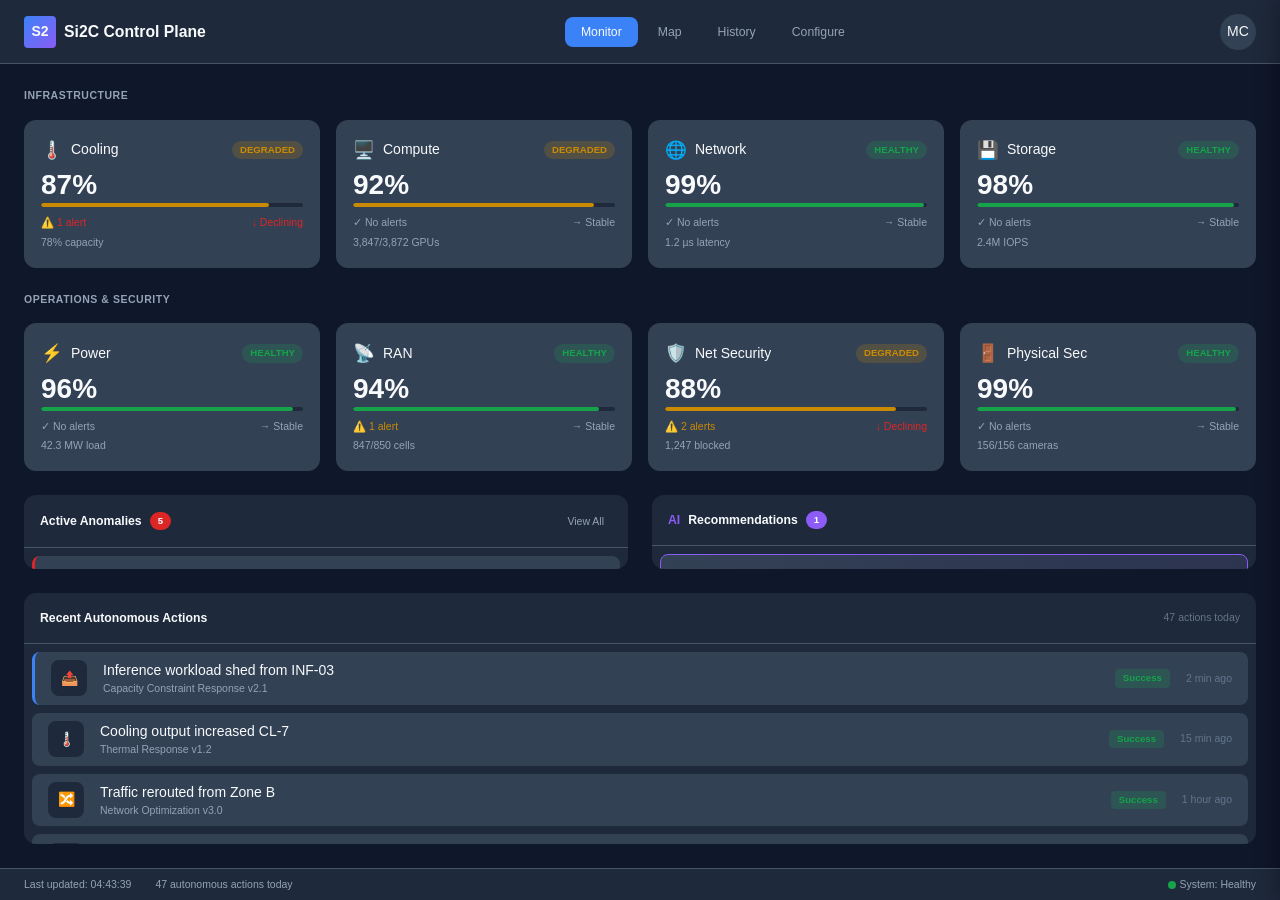
==== index.html @ adf80596 "Add index.html for hosting Co-Authored-By: Claude Sonnet 4.5 <noreply@anthropic.com>" ====
<!DOCTYPE html>
<html lang="en">
<head>
  <meta charset="UTF-8">
  <meta name="viewport" content="width=device-width, initial-scale=1.0">
  <title>Si2C Intelligent Control Plane - Prototype v1</title>
  <style>
    /* ========================================
       CSS VARIABLES / DESIGN TOKENS
       ======================================== */
    :root {
      /* Severity Colors */
      --color-critical: #DC2626;
      --color-high: #EA580C;
      --color-medium: #CA8A04;
      --color-low: #65A30D;

      /* Health Colors */
      --color-healthy: #16A34A;
      --color-degraded: #CA8A04;
      --color-failed: #DC2626;

      /* UI Colors */
      --color-bg-primary: #0F172A;
      --color-bg-secondary: #1E293B;
      --color-bg-card: #334155;
      --color-bg-card-hover: #3E4C63;
      --color-text-primary: #F8FAFC;
      --color-text-secondary: #94A3B8;
      --color-text-muted: #64748B;
      --color-border: #475569;
      --color-accent: #3B82F6;
      --color-accent-hover: #2563EB;

      /* AI Indicator */
      --color-ai: #8B5CF6;
      --color-ai-bg: rgba(139, 92, 246, 0.15);

      /* Typography */
      --font-family: 'Inter', -apple-system, BlinkMacSystemFont, 'Segoe UI', Roboto, sans-serif;
      --font-mono: 'JetBrains Mono', 'Fira Code', monospace;

      /* Spacing */
      --spacing-xs: 4px;
      --spacing-sm: 8px;
      --spacing-md: 16px;
      --spacing-lg: 24px;
      --spacing-xl: 32px;

      /* Border Radius */
      --radius-sm: 4px;
      --radius-md: 8px;
      --radius-lg: 12px;

      /* Transitions */
      --transition-fast: 150ms ease;
      --transition-normal: 250ms ease;
    }

    /* ========================================
       RESET & BASE STYLES
       ======================================== */
    *, *::before, *::after {
      box-sizing: border-box;
      margin: 0;
      padding: 0;
    }

    html, body {
      height: 100%;
      font-family: var(--font-family);
      font-size: 14px;
      line-height: 1.5;
      color: var(--color-text-primary);
      background-color: var(--color-bg-primary);
    }

    /* ========================================
       LAYOUT STRUCTURE
       ======================================== */
    .app-container {
      display: flex;
      flex-direction: column;
      height: 100vh;
      overflow: hidden;
    }

    /* Header */
    .header {
      display: flex;
      align-items: center;
      justify-content: space-between;
      height: 64px;
      padding: 0 var(--spacing-lg);
      background-color: var(--color-bg-secondary);
      border-bottom: 1px solid var(--color-border);
      flex-shrink: 0;
    }

    .header-left {
      display: flex;
      align-items: center;
      gap: var(--spacing-md);
    }

    .logo {
      display: flex;
      align-items: center;
      gap: var(--spacing-sm);
      font-size: 1.125rem;
      font-weight: 600;
      color: var(--color-text-primary);
    }

    .logo-icon {
      width: 32px;
      height: 32px;
      background: linear-gradient(135deg, var(--color-accent), var(--color-ai));
      border-radius: var(--radius-sm);
      display: flex;
      align-items: center;
      justify-content: center;
      font-size: 1rem;
    }

    /* Navigation */
    .nav {
      display: flex;
      gap: var(--spacing-xs);
    }

    .nav-item {
      padding: var(--spacing-sm) var(--spacing-md);
      border-radius: var(--radius-md);
      color: var(--color-text-secondary);
      text-decoration: none;
      font-weight: 500;
      cursor: pointer;
      transition: all var(--transition-fast);
      border: none;
      background: none;
      font-size: 0.875rem;
    }

    .nav-item:hover {
      color: var(--color-text-primary);
      background-color: var(--color-bg-card);
    }

    .nav-item.active {
      color: var(--color-text-primary);
      background-color: var(--color-accent);
    }

    .header-right {
      display: flex;
      align-items: center;
      gap: var(--spacing-md);
    }

    .user-avatar {
      width: 36px;
      height: 36px;
      border-radius: 50%;
      background-color: var(--color-bg-card);
      display: flex;
      align-items: center;
      justify-content: center;
      cursor: pointer;
    }

    /* Main Content */
    .main-content {
      flex: 1;
      overflow: hidden;
      position: relative;
    }

    .page {
      display: none;
      height: 100%;
      overflow-y: auto;
      padding: var(--spacing-lg);
    }

    .page.active {
      display: block;
    }

    /* Status Bar */
    .status-bar {
      display: flex;
      align-items: center;
      justify-content: space-between;
      height: 32px;
      padding: 0 var(--spacing-lg);
      background-color: var(--color-bg-secondary);
      border-top: 1px solid var(--color-border);
      font-size: 0.75rem;
      color: var(--color-text-secondary);
      flex-shrink: 0;
    }

    .status-bar-left, .status-bar-right {
      display: flex;
      align-items: center;
      gap: var(--spacing-lg);
    }

    .status-indicator {
      display: flex;
      align-items: center;
      gap: var(--spacing-xs);
    }

    .status-dot {
      width: 8px;
      height: 8px;
      border-radius: 50%;
      background-color: var(--color-healthy);
    }

    /* ========================================
       DASHBOARD PAGE
       ======================================== */
    .dashboard-grid {
      display: grid;
      gap: var(--spacing-lg);
      height: 100%;
      grid-template-rows: auto 1fr auto;
    }

    /* Domain Health Cards Section */
    .domain-cards-section {
      display: flex;
      flex-direction: column;
      gap: var(--spacing-sm);
    }

    .section-header {
      display: flex;
      align-items: center;
      justify-content: space-between;
      margin-bottom: var(--spacing-sm);
    }

    .section-title {
      font-size: 0.75rem;
      font-weight: 600;
      text-transform: uppercase;
      letter-spacing: 0.05em;
      color: var(--color-text-secondary);
    }

    .domain-cards-grid {
      display: grid;
      grid-template-columns: repeat(4, 1fr);
      gap: var(--spacing-md);
    }

    .domain-card {
      background-color: var(--color-bg-card);
      border-radius: var(--radius-lg);
      padding: var(--spacing-md);
      cursor: pointer;
      transition: all var(--transition-fast);
      border: 1px solid transparent;
    }

    .domain-card:hover {
      background-color: var(--color-bg-card-hover);
      border-color: var(--color-border);
      transform: translateY(-2px);
    }

    .domain-card-header {
      display: flex;
      align-items: center;
      justify-content: space-between;
      margin-bottom: var(--spacing-sm);
    }

    .domain-card-title {
      display: flex;
      align-items: center;
      gap: var(--spacing-sm);
      font-weight: 500;
    }

    .domain-icon {
      font-size: 1.25rem;
    }

    .status-badge {
      padding: 2px 8px;
      border-radius: 9999px;
      font-size: 0.6875rem;
      font-weight: 600;
      text-transform: uppercase;
    }

    .status-badge.healthy {
      background-color: rgba(22, 163, 74, 0.2);
      color: var(--color-healthy);
    }

    .status-badge.degraded {
      background-color: rgba(202, 138, 4, 0.2);
      color: var(--color-degraded);
    }

    .status-badge.critical {
      background-color: rgba(220, 38, 38, 0.2);
      color: var(--color-failed);
    }

    .health-score {
      font-size: 2rem;
      font-weight: 700;
      line-height: 1;
      margin-bottom: var(--spacing-xs);
    }

    .health-bar {
      height: 4px;
      background-color: var(--color-bg-secondary);
      border-radius: 2px;
      overflow: hidden;
      margin-bottom: var(--spacing-sm);
    }

    .health-bar-fill {
      height: 100%;
      border-radius: 2px;
      transition: width var(--transition-normal);
    }

    .health-bar-fill.healthy {
      background-color: var(--color-healthy);
    }

    .health-bar-fill.degraded {
      background-color: var(--color-degraded);
    }

    .health-bar-fill.critical {
      background-color: var(--color-failed);
    }

    .domain-card-footer {
      display: flex;
      align-items: center;
      justify-content: space-between;
      font-size: 0.75rem;
      color: var(--color-text-secondary);
    }

    .alert-count {
      display: flex;
      align-items: center;
      gap: var(--spacing-xs);
    }

    .alert-count.has-alerts {
      color: var(--color-degraded);
    }

    .alert-count.has-critical {
      color: var(--color-failed);
    }

    .trend {
      display: flex;
      align-items: center;
      gap: var(--spacing-xs);
    }

    .trend.improving {
      color: var(--color-healthy);
    }

    .trend.declining {
      color: var(--color-failed);
    }

    .key-metric {
      font-size: 0.75rem;
      color: var(--color-text-secondary);
      margin-top: var(--spacing-xs);
    }

    /* Middle Section: Anomalies + Recommendations */
    .middle-section {
      display: grid;
      grid-template-columns: 1fr 1fr;
      gap: var(--spacing-lg);
      min-height: 0;
    }

    .panel {
      background-color: var(--color-bg-secondary);
      border-radius: var(--radius-lg);
      display: flex;
      flex-direction: column;
      overflow: hidden;
    }

    .panel-header {
      display: flex;
      align-items: center;
      justify-content: space-between;
      padding: var(--spacing-md);
      border-bottom: 1px solid var(--color-border);
      flex-shrink: 0;
    }

    .panel-title {
      font-size: 0.875rem;
      font-weight: 600;
      display: flex;
      align-items: center;
      gap: var(--spacing-sm);
    }

    .panel-badge {
      background-color: var(--color-critical);
      color: white;
      padding: 2px 8px;
      border-radius: 9999px;
      font-size: 0.6875rem;
      font-weight: 600;
    }

    .panel-content {
      flex: 1;
      overflow-y: auto;
      padding: var(--spacing-sm);
    }

    /* Anomaly Card */
    .anomaly-card {
      background-color: var(--color-bg-card);
      border-radius: var(--radius-md);
      padding: var(--spacing-md);
      margin-bottom: var(--spacing-sm);
      cursor: pointer;
      transition: all var(--transition-fast);
      border-left: 3px solid transparent;
    }

    .anomaly-card:hover {
      background-color: var(--color-bg-card-hover);
    }

    .anomaly-card.critical {
      border-left-color: var(--color-critical);
    }

    .anomaly-card.medium {
      border-left-color: var(--color-medium);
    }

    .anomaly-card.low {
      border-left-color: var(--color-low);
    }

    .anomaly-header {
      display: flex;
      align-items: flex-start;
      justify-content: space-between;
      margin-bottom: var(--spacing-sm);
    }

    .severity-badge {
      padding: 2px 8px;
      border-radius: var(--radius-sm);
      font-size: 0.6875rem;
      font-weight: 600;
      text-transform: uppercase;
    }

    .severity-badge.critical {
      background-color: var(--color-critical);
      color: white;
    }

    .severity-badge.medium {
      background-color: var(--color-medium);
      color: black;
    }

    .severity-badge.low {
      background-color: var(--color-low);
      color: black;
    }

    .countdown {
      display: flex;
      align-items: center;
      gap: var(--spacing-xs);
      font-size: 0.75rem;
      color: var(--color-critical);
      font-weight: 600;
      font-family: var(--font-mono);
    }

    .anomaly-title {
      font-weight: 500;
      margin-bottom: var(--spacing-xs);
    }

    .anomaly-subtitle {
      font-size: 0.75rem;
      color: var(--color-text-secondary);
      margin-bottom: var(--spacing-sm);
    }

    .anomaly-metrics {
      font-size: 0.75rem;
      color: var(--color-text-secondary);
      margin-bottom: var(--spacing-sm);
    }

    .anomaly-impact {
      font-size: 0.75rem;
      color: var(--color-text-muted);
      margin-bottom: var(--spacing-sm);
    }

    .ai-indicator {
      display: inline-flex;
      align-items: center;
      gap: var(--spacing-xs);
      padding: 4px 8px;
      background-color: var(--color-ai-bg);
      color: var(--color-ai);
      border-radius: var(--radius-sm);
      font-size: 0.6875rem;
      font-weight: 500;
    }

    .anomaly-actions {
      display: flex;
      gap: var(--spacing-sm);
      margin-top: var(--spacing-sm);
    }

    /* Recommendation Card */
    .recommendation-card {
      background-color: var(--color-bg-card);
      border-radius: var(--radius-md);
      padding: var(--spacing-md);
      margin-bottom: var(--spacing-sm);
      border: 1px solid var(--color-ai);
      background: linear-gradient(135deg, var(--color-bg-card) 0%, rgba(139, 92, 246, 0.1) 100%);
    }

    .recommendation-header {
      display: flex;
      align-items: center;
      justify-content: space-between;
      margin-bottom: var(--spacing-sm);
    }

    .urgency-badge {
      padding: 2px 8px;
      border-radius: var(--radius-sm);
      font-size: 0.6875rem;
      font-weight: 600;
      text-transform: uppercase;
      background-color: var(--color-critical);
      color: white;
    }

    .recommendation-title {
      font-weight: 500;
      margin-bottom: var(--spacing-xs);
    }

    .recommendation-meta {
      font-size: 0.75rem;
      color: var(--color-text-secondary);
      margin-bottom: var(--spacing-sm);
    }

    .confidence-bar {
      display: flex;
      align-items: center;
      gap: var(--spacing-sm);
      margin-bottom: var(--spacing-sm);
    }

    .confidence-track {
      flex: 1;
      height: 4px;
      background-color: var(--color-bg-secondary);
      border-radius: 2px;
      overflow: hidden;
    }

    .confidence-fill {
      height: 100%;
      background-color: var(--color-ai);
      border-radius: 2px;
    }

    .confidence-label {
      font-size: 0.75rem;
      color: var(--color-ai);
      font-weight: 500;
    }

    .action-list {
      margin-bottom: var(--spacing-sm);
    }

    .action-item {
      display: flex;
      align-items: flex-start;
      gap: var(--spacing-sm);
      padding: var(--spacing-xs) 0;
      font-size: 0.8125rem;
    }

    .action-number {
      width: 20px;
      height: 20px;
      background-color: var(--color-bg-secondary);
      border-radius: 50%;
      display: flex;
      align-items: center;
      justify-content: center;
      font-size: 0.6875rem;
      font-weight: 600;
      flex-shrink: 0;
    }

    .recommendation-buttons {
      display: flex;
      gap: var(--spacing-sm);
      margin-top: var(--spacing-md);
    }

    /* Buttons */
    .btn {
      padding: var(--spacing-sm) var(--spacing-md);
      border-radius: var(--radius-md);
      font-size: 0.8125rem;
      font-weight: 500;
      cursor: pointer;
      transition: all var(--transition-fast);
      border: none;
      display: inline-flex;
      align-items: center;
      gap: var(--spacing-xs);
    }

    .btn-primary {
      background-color: var(--color-accent);
      color: white;
    }

    .btn-primary:hover {
      background-color: var(--color-accent-hover);
    }

    .btn-secondary {
      background-color: var(--color-bg-card);
      color: var(--color-text-primary);
      border: 1px solid var(--color-border);
    }

    .btn-secondary:hover {
      background-color: var(--color-bg-card-hover);
    }

    .btn-ghost {
      background-color: transparent;
      color: var(--color-text-secondary);
    }

    .btn-ghost:hover {
      background-color: var(--color-bg-card);
      color: var(--color-text-primary);
    }

    .btn-danger {
      background-color: var(--color-critical);
      color: white;
    }

    .btn-sm {
      padding: 4px 8px;
      font-size: 0.75rem;
    }

    /* Actions Feed */
    .actions-feed-section {
      background-color: var(--color-bg-secondary);
      border-radius: var(--radius-lg);
      overflow: hidden;
    }

    .actions-feed-content {
      padding: var(--spacing-sm);
      max-height: 200px;
      overflow-y: auto;
    }

    .action-feed-entry {
      display: flex;
      align-items: center;
      gap: var(--spacing-md);
      padding: var(--spacing-sm) var(--spacing-md);
      background-color: var(--color-bg-card);
      border-radius: var(--radius-md);
      margin-bottom: var(--spacing-sm);
      cursor: pointer;
      transition: all var(--transition-fast);
    }

    .action-feed-entry:hover {
      background-color: var(--color-bg-card-hover);
    }

    .action-feed-entry.new {
      border-left: 3px solid var(--color-accent);
    }

    .action-icon {
      width: 36px;
      height: 36px;
      border-radius: var(--radius-md);
      background-color: var(--color-bg-secondary);
      display: flex;
      align-items: center;
      justify-content: center;
      font-size: 1rem;
      flex-shrink: 0;
    }

    .action-content {
      flex: 1;
      min-width: 0;
    }

    .action-title {
      font-weight: 500;
      white-space: nowrap;
      overflow: hidden;
      text-overflow: ellipsis;
    }

    .action-meta {
      font-size: 0.75rem;
      color: var(--color-text-secondary);
    }

    .action-outcome {
      padding: 2px 8px;
      border-radius: var(--radius-sm);
      font-size: 0.6875rem;
      font-weight: 600;
    }

    .action-outcome.success {
      background-color: rgba(22, 163, 74, 0.2);
      color: var(--color-healthy);
    }

    .action-time {
      font-size: 0.75rem;
      color: var(--color-text-muted);
      white-space: nowrap;
    }

    /* ========================================
       SLIDE-IN PANEL (Alert Detail)
       ======================================== */
    .slide-panel-overlay {
      position: fixed;
      top: 0;
      left: 0;
      right: 0;
      bottom: 0;
      background-color: rgba(0, 0, 0, 0.5);
      opacity: 0;
      visibility: hidden;
      transition: all var(--transition-normal);
      z-index: 100;
    }

    .slide-panel-overlay.open {
      opacity: 1;
      visibility: visible;
    }

    .slide-panel {
      position: fixed;
      top: 0;
      right: 0;
      width: 600px;
      height: 100vh;
      background-color: var(--color-bg-secondary);
      transform: translateX(100%);
      transition: transform var(--transition-normal);
      z-index: 101;
      display: flex;
      flex-direction: column;
      box-shadow: -4px 0 20px rgba(0, 0, 0, 0.3);
    }

    .slide-panel.open {
      transform: translateX(0);
    }

    .slide-panel-header {
      display: flex;
      align-items: center;
      gap: var(--spacing-md);
      padding: var(--spacing-md) var(--spacing-lg);
      border-bottom: 1px solid var(--color-border);
      flex-shrink: 0;
    }

    .close-btn {
      width: 32px;
      height: 32px;
      border-radius: var(--radius-md);
      background-color: var(--color-bg-card);
      border: none;
      color: var(--color-text-secondary);
      cursor: pointer;
      display: flex;
      align-items: center;
      justify-content: center;
      transition: all var(--transition-fast);
    }

    .close-btn:hover {
      background-color: var(--color-bg-card-hover);
      color: var(--color-text-primary);
    }

    .slide-panel-title {
      flex: 1;
    }

    .slide-panel-title h2 {
      font-size: 1rem;
      font-weight: 600;
      margin-bottom: 2px;
    }

    .slide-panel-title p {
      font-size: 0.75rem;
      color: var(--color-text-secondary);
    }

    .slide-panel-content {
      flex: 1;
      overflow-y: auto;
      padding: var(--spacing-lg);
    }

    .detail-section {
      margin-bottom: var(--spacing-xl);
    }

    .detail-section-title {
      font-size: 0.6875rem;
      font-weight: 600;
      text-transform: uppercase;
      letter-spacing: 0.05em;
      color: var(--color-text-secondary);
      margin-bottom: var(--spacing-md);
    }

    .detail-card {
      background-color: var(--color-bg-card);
      border-radius: var(--radius-md);
      padding: var(--spacing-md);
    }

    .metric-row {
      display: flex;
      justify-content: space-between;
      align-items: center;
      padding: var(--spacing-xs) 0;
    }

    .metric-label {
      color: var(--color-text-secondary);
      font-size: 0.8125rem;
    }

    .metric-value {
      font-weight: 500;
      font-family: var(--font-mono);
    }

    .metric-value.warning {
      color: var(--color-degraded);
    }

    .metric-value.critical {
      color: var(--color-critical);
    }

    .ai-analysis-card {
      background: linear-gradient(135deg, var(--color-bg-card) 0%, rgba(139, 92, 246, 0.15) 100%);
      border: 1px solid var(--color-ai);
      border-radius: var(--radius-md);
      padding: var(--spacing-md);
    }

    .ai-analysis-header {
      display: flex;
      align-items: center;
      gap: var(--spacing-sm);
      margin-bottom: var(--spacing-sm);
    }

    .ai-badge {
      display: flex;
      align-items: center;
      gap: var(--spacing-xs);
      color: var(--color-ai);
      font-size: 0.75rem;
      font-weight: 600;
    }

    .hypothesis-text {
      font-weight: 500;
      margin-bottom: var(--spacing-sm);
    }

    .evidence-list {
      list-style: none;
    }

    .evidence-item {
      display: flex;
      align-items: flex-start;
      gap: var(--spacing-sm);
      padding: var(--spacing-xs) 0;
      font-size: 0.8125rem;
      color: var(--color-text-secondary);
    }

    .evidence-icon {
      color: var(--color-healthy);
    }

    .impact-chain-visual {
      display: flex;
      align-items: center;
      gap: var(--spacing-sm);
      padding: var(--spacing-md);
      background-color: var(--color-bg-primary);
      border-radius: var(--radius-md);
      overflow-x: auto;
    }

    .chain-node {
      display: flex;
      flex-direction: column;
      align-items: center;
      gap: var(--spacing-xs);
      padding: var(--spacing-sm);
      background-color: var(--color-bg-card);
      border-radius: var(--radius-md);
      min-width: 80px;
      text-align: center;
    }

    .chain-node.warning {
      border: 1px solid var(--color-degraded);
    }

    .chain-node.critical {
      border: 1px solid var(--color-critical);
    }

    .chain-node-icon {
      font-size: 1.5rem;
    }

    .chain-node-label {
      font-size: 0.6875rem;
      font-weight: 500;
    }

    .chain-node-value {
      font-size: 0.625rem;
      color: var(--color-text-secondary);
    }

    .chain-arrow {
      color: var(--color-text-muted);
      font-size: 1.25rem;
    }

    .recommendation-detail {
      background: linear-gradient(135deg, var(--color-bg-card) 0%, rgba(139, 92, 246, 0.1) 100%);
      border: 1px solid var(--color-ai);
      border-radius: var(--radius-md);
      padding: var(--spacing-md);
    }

    .outcome-projections {
      display: grid;
      grid-template-columns: 1fr 1fr;
      gap: var(--spacing-md);
      margin-top: var(--spacing-md);
    }

    .outcome-card {
      padding: var(--spacing-md);
      border-radius: var(--radius-md);
      background-color: var(--color-bg-primary);
    }

    .outcome-card.positive {
      border-left: 3px solid var(--color-healthy);
    }

    .outcome-card.negative {
      border-left: 3px solid var(--color-critical);
    }

    .outcome-label {
      font-size: 0.6875rem;
      font-weight: 600;
      text-transform: uppercase;
      color: var(--color-text-secondary);
      margin-bottom: var(--spacing-xs);
    }

    .outcome-text {
      font-size: 0.8125rem;
      margin-bottom: var(--spacing-xs);
    }

    .outcome-probability {
      font-size: 0.75rem;
      color: var(--color-text-muted);
    }

    .slide-panel-footer {
      padding: var(--spacing-md) var(--spacing-lg);
      border-top: 1px solid var(--color-border);
      display: flex;
      justify-content: flex-end;
      gap: var(--spacing-sm);
      flex-shrink: 0;
    }

    /* ========================================
       OTHER PAGES (Placeholder Content)
       ======================================== */
    .page-header {
      margin-bottom: var(--spacing-xl);
    }

    .page-header h1 {
      font-size: 1.5rem;
      font-weight: 600;
      margin-bottom: var(--spacing-xs);
    }

    .page-header p {
      color: var(--color-text-secondary);
    }

    .placeholder-content {
      display: flex;
      flex-direction: column;
      align-items: center;
      justify-content: center;
      height: 400px;
      background-color: var(--color-bg-secondary);
      border-radius: var(--radius-lg);
      color: var(--color-text-secondary);
    }

    .placeholder-icon {
      font-size: 3rem;
      margin-bottom: var(--spacing-md);
    }

    /* Config cards grid */
    .config-cards-grid {
      display: grid;
      grid-template-columns: repeat(3, 1fr);
      gap: var(--spacing-lg);
    }

    .config-card {
      background-color: var(--color-bg-secondary);
      border-radius: var(--radius-lg);
      padding: var(--spacing-lg);
      cursor: pointer;
      transition: all var(--transition-fast);
      border: 1px solid transparent;
    }

    .config-card:hover {
      border-color: var(--color-border);
      transform: translateY(-2px);
    }

    .config-card-icon {
      font-size: 2rem;
      margin-bottom: var(--spacing-md);
    }

    .config-card h3 {
      font-size: 1rem;
      font-weight: 600;
      margin-bottom: var(--spacing-xs);
    }

    .config-card p {
      font-size: 0.8125rem;
      color: var(--color-text-secondary);
      margin-bottom: var(--spacing-md);
    }

    /* Review page styles */
    .incident-list {
      display: flex;
      flex-direction: column;
      gap: var(--spacing-sm);
    }

    .incident-card {
      background-color: var(--color-bg-secondary);
      border-radius: var(--radius-md);
      padding: var(--spacing-md);
      display: flex;
      align-items: center;
      justify-content: space-between;
      cursor: pointer;
      transition: all var(--transition-fast);
    }

    .incident-card:hover {
      background-color: var(--color-bg-card);
    }

    .incident-info h3 {
      font-size: 0.9375rem;
      font-weight: 500;
      margin-bottom: var(--spacing-xs);
    }

    .incident-meta {
      font-size: 0.75rem;
      color: var(--color-text-secondary);
    }

    .incident-actions {
      display: flex;
      gap: var(--spacing-sm);
    }

    /* Topology placeholder */
    .topology-container {
      display: grid;
      grid-template-columns: 1.5fr 1fr;
      gap: var(--spacing-lg);
      height: calc(100vh - 200px);
    }

    .map-container {
      background-color: var(--color-bg-secondary);
      border-radius: var(--radius-lg);
      padding: var(--spacing-lg);
      display: flex;
      flex-direction: column;
    }

    .map-header {
      display: flex;
      justify-content: space-between;
      align-items: center;
      margin-bottom: var(--spacing-md);
    }

    .map-content {
      flex: 1;
      background-color: var(--color-bg-primary);
      border-radius: var(--radius-md);
      display: grid;
      grid-template-columns: repeat(12, 1fr);
      gap: 4px;
      padding: var(--spacing-md);
      overflow: auto;
    }

    .rack-cell {
      aspect-ratio: 1;
      background-color: var(--color-bg-card);
      border-radius: var(--radius-sm);
      display: flex;
      align-items: center;
      justify-content: center;
      font-size: 0.625rem;
      color: var(--color-text-secondary);
      cursor: pointer;
      transition: all var(--transition-fast);
    }

    .rack-cell:hover {
      background-color: var(--color-bg-card-hover);
    }

    .rack-cell.healthy {
      border: 1px solid var(--color-healthy);
    }

    .rack-cell.warning {
      background-color: rgba(202, 138, 4, 0.2);
      border: 1px solid var(--color-degraded);
    }

    .rack-cell.critical {
      background-color: rgba(220, 38, 38, 0.2);
      border: 1px solid var(--color-critical);
    }

    .impact-panel {
      background-color: var(--color-bg-secondary);
      border-radius: var(--radius-lg);
      padding: var(--spacing-lg);
      overflow-y: auto;
    }

    /* ========================================
       MODAL
       ======================================== */
    .modal-overlay {
      position: fixed;
      top: 0;
      left: 0;
      right: 0;
      bottom: 0;
      background-color: rgba(0, 0, 0, 0.7);
      display: flex;
      align-items: center;
      justify-content: center;
      opacity: 0;
      visibility: hidden;
      transition: all var(--transition-normal);
      z-index: 200;
    }

    .modal-overlay.open {
      opacity: 1;
      visibility: visible;
    }

    .modal {
      background-color: var(--color-bg-secondary);
      border-radius: var(--radius-lg);
      width: 480px;
      max-width: 90vw;
      max-height: 90vh;
      overflow: hidden;
      transform: scale(0.9);
      transition: transform var(--transition-normal);
    }

    .modal-overlay.open .modal {
      transform: scale(1);
    }

    .modal-header {
      padding: var(--spacing-lg);
      border-bottom: 1px solid var(--color-border);
    }

    .modal-header h2 {
      font-size: 1.125rem;
      font-weight: 600;
    }

    .modal-body {
      padding: var(--spacing-lg);
    }

    .modal-footer {
      padding: var(--spacing-md) var(--spacing-lg);
      border-top: 1px solid var(--color-border);
      display: flex;
      justify-content: flex-end;
      gap: var(--spacing-sm);
    }

    /* ========================================
       UTILITIES
       ======================================== */
    .text-muted {
      color: var(--color-text-muted);
    }

    .text-success {
      color: var(--color-healthy);
    }

    .text-warning {
      color: var(--color-degraded);
    }

    .text-danger {
      color: var(--color-critical);
    }

    .font-mono {
      font-family: var(--font-mono);
    }

    .mt-sm { margin-top: var(--spacing-sm); }
    .mt-md { margin-top: var(--spacing-md); }
    .mt-lg { margin-top: var(--spacing-lg); }
    .mb-sm { margin-bottom: var(--spacing-sm); }
    .mb-md { margin-bottom: var(--spacing-md); }
    .mb-lg { margin-bottom: var(--spacing-lg); }
  </style>
</head>
<body>
  <div class="app-container">
    <!-- Header -->
    <header class="header">
      <div class="header-left">
        <div class="logo">
          <div class="logo-icon">S2</div>
          <span>Si2C Control Plane</span>
        </div>
      </div>
      <nav class="nav">
        <button class="nav-item active" data-page="dashboard">Monitor</button>
        <button class="nav-item" data-page="topology">Map</button>
        <button class="nav-item" data-page="review">History</button>
        <button class="nav-item" data-page="configure">Configure</button>
      </nav>
      <div class="header-right">
        <div class="user-avatar">MC</div>
      </div>
    </header>

    <!-- Main Content -->
    <main class="main-content">
      <!-- Dashboard Page -->
      <div id="page-dashboard" class="page active">
        <div class="dashboard-grid">
          <!-- Domain Health Cards -->
          <div class="domain-cards-section">
            <div class="section-header">
              <span class="section-title">Infrastructure</span>
            </div>
            <div class="domain-cards-grid" id="infrastructure-cards">
              <!-- Cards injected by JS -->
            </div>
            <div class="section-header mt-md">
              <span class="section-title">Operations & Security</span>
            </div>
            <div class="domain-cards-grid" id="ops-security-cards">
              <!-- Cards injected by JS -->
            </div>
          </div>

          <!-- Middle Section: Anomalies + Recommendations -->
          <div class="middle-section">
            <!-- Active Anomalies Panel -->
            <div class="panel">
              <div class="panel-header">
                <div class="panel-title">
                  Active Anomalies
                  <span class="panel-badge" id="anomaly-count">5</span>
                </div>
                <button class="btn btn-ghost btn-sm">View All</button>
              </div>
              <div class="panel-content" id="anomalies-list">
                <!-- Anomaly cards injected by JS -->
              </div>
            </div>

            <!-- AI Recommendations Panel -->
            <div class="panel">
              <div class="panel-header">
                <div class="panel-title">
                  <span style="color: var(--color-ai);">AI</span> Recommendations
                  <span class="panel-badge" style="background-color: var(--color-ai);">1</span>
                </div>
              </div>
              <div class="panel-content" id="recommendations-list">
                <!-- Recommendation cards injected by JS -->
              </div>
            </div>
          </div>

          <!-- Autonomous Actions Feed -->
          <div class="actions-feed-section">
            <div class="panel-header">
              <div class="panel-title">Recent Autonomous Actions</div>
              <span class="text-muted" style="font-size: 0.75rem;">47 actions today</span>
            </div>
            <div class="actions-feed-content" id="actions-feed">
              <!-- Action entries injected by JS -->
            </div>
          </div>
        </div>
      </div>

      <!-- Topology Page -->
      <div id="page-topology" class="page">
        <div class="page-header">
          <h1>Facility Map</h1>
          <p>DC-Alpha - Hall A</p>
        </div>
        <div class="topology-container">
          <div class="map-container">
            <div class="map-header">
              <div class="section-title">Rack Layout</div>
              <div style="display: flex; gap: var(--spacing-sm);">
                <button class="btn btn-secondary btn-sm">Cooling Layer</button>
                <button class="btn btn-ghost btn-sm">Power Layer</button>
              </div>
            </div>
            <div class="map-content" id="rack-grid">
              <!-- Rack cells injected by JS -->
            </div>
          </div>
          <div class="impact-panel">
            <div class="section-title mb-md">Impact Chain</div>
            <div class="impact-chain-visual">
              <div class="chain-node warning">
                <div class="chain-node-icon">🌡️</div>
                <div class="chain-node-label">CDU-12</div>
                <div class="chain-node-value">83% flow</div>
              </div>
              <div class="chain-arrow">→</div>
              <div class="chain-node warning">
                <div class="chain-node-icon">🖥️</div>
                <div class="chain-node-label">Racks 44-48</div>
                <div class="chain-node-value">5 racks</div>
              </div>
              <div class="chain-arrow">→</div>
              <div class="chain-node warning">
                <div class="chain-node-icon">⚡</div>
                <div class="chain-node-label">127 GPUs</div>
                <div class="chain-node-value">thermal risk</div>
              </div>
              <div class="chain-arrow">→</div>
              <div class="chain-node critical">
                <div class="chain-node-icon">📊</div>
                <div class="chain-node-label">TJ-2847</div>
                <div class="chain-node-value">at risk</div>
              </div>
            </div>
            <div class="detail-section mt-lg">
              <div class="detail-section-title">Selected: CDU-12</div>
              <div class="detail-card">
                <div class="metric-row">
                  <span class="metric-label">Status</span>
                  <span class="metric-value warning">Degrading</span>
                </div>
                <div class="metric-row">
                  <span class="metric-label">Flow Rate</span>
                  <span class="metric-value warning">83%</span>
                </div>
                <div class="metric-row">
                  <span class="metric-label">Supply Temp</span>
                  <span class="metric-value">18.2°C</span>
                </div>
                <div class="metric-row">
                  <span class="metric-label">Return Temp</span>
                  <span class="metric-value">32.4°C</span>
                </div>
                <div class="metric-row">
                  <span class="metric-label">Racks Served</span>
                  <span class="metric-value">44-48</span>
                </div>
              </div>
            </div>
          </div>
        </div>
      </div>

      <!-- Review Page -->
      <div id="page-review" class="page">
        <div class="page-header">
          <h1>History</h1>
          <p>Review operational history, incidents, and autonomous actions</p>
        </div>
        <div class="section-title mb-md">Recent Resolved Incidents</div>
        <div class="incident-list">
          <div class="incident-card">
            <div class="incident-info">
              <h3>INC-2024-0847: CDU-12 Flow Degradation Cascade</h3>
              <div class="incident-meta">Duration: 12 min | Outcome: No data loss | 2 hours ago</div>
            </div>
            <div class="incident-actions">
              <button class="btn btn-secondary btn-sm">View Timeline</button>
              <button class="btn btn-ghost btn-sm">Export Report</button>
            </div>
          </div>
          <div class="incident-card">
            <div class="incident-info">
              <h3>INC-2024-0842: Network Congestion Event</h3>
              <div class="incident-meta">Duration: 8 min | Outcome: Auto-resolved | Yesterday</div>
            </div>
            <div class="incident-actions">
              <button class="btn btn-secondary btn-sm">View Timeline</button>
              <button class="btn btn-ghost btn-sm">Export Report</button>
            </div>
          </div>
          <div class="incident-card">
            <div class="incident-info">
              <h3>INC-2024-0839: Power Distribution Imbalance</h3>
              <div class="incident-meta">Duration: 5 min | Outcome: Auto-resolved | 2 days ago</div>
            </div>
            <div class="incident-actions">
              <button class="btn btn-secondary btn-sm">View Timeline</button>
              <button class="btn btn-ghost btn-sm">Export Report</button>
            </div>
          </div>
        </div>
        <div class="section-title mt-lg mb-md">Audit Summary</div>
        <div class="detail-card" style="max-width: 400px;">
          <div class="metric-row">
            <span class="metric-label">Actions (24h)</span>
            <span class="metric-value">47</span>
          </div>
          <div class="metric-row">
            <span class="metric-label">Actions (7d)</span>
            <span class="metric-value">312</span>
          </div>
          <div class="metric-row">
            <span class="metric-label">Override Rate</span>
            <span class="metric-value text-success">2.1%</span>
          </div>
        </div>
      </div>

      <!-- Configure Page -->
      <div id="page-configure" class="page">
        <div class="page-header">
          <h1>Configure</h1>
          <p>Configure control plane behavior, policies, and operational parameters</p>
        </div>
        <div class="config-cards-grid">
          <div class="config-card">
            <div class="config-card-icon">🤖</div>
            <h3>Autonomy Policies</h3>
            <p>12 active policies</p>
            <button class="btn btn-secondary btn-sm">Manage Policies</button>
          </div>
          <div class="config-card">
            <div class="config-card-icon">📊</div>
            <h3>Business Priorities</h3>
            <p>8 rules | 47 ranked workloads</p>
            <button class="btn btn-secondary btn-sm">Manage Priorities</button>
          </div>
          <div class="config-card">
            <div class="config-card-icon">📋</div>
            <h3>Remediation Playbooks</h3>
            <p>34 active playbooks</p>
            <button class="btn btn-secondary btn-sm">Manage Playbooks</button>
          </div>
          <div class="config-card">
            <div class="config-card-icon">🔔</div>
            <h3>Alert Configuration</h3>
            <p>156 alert rules</p>
            <button class="btn btn-secondary btn-sm">Manage Alerts</button>
          </div>
          <div class="config-card">
            <div class="config-card-icon">🗺️</div>
            <h3>Topology Config</h3>
            <p>4,872 components</p>
            <button class="btn btn-secondary btn-sm">Manage Topology</button>
          </div>
          <div class="config-card">
            <div class="config-card-icon">👥</div>
            <h3>On-Call & Escalation</h3>
            <p>6 teams | 4 on-call</p>
            <button class="btn btn-secondary btn-sm">Manage On-Call</button>
          </div>
        </div>
      </div>
    </main>

    <!-- Status Bar -->
    <footer class="status-bar">
      <div class="status-bar-left">
        <span>Last updated: <span id="last-updated">14:23:45</span></span>
        <span>47 autonomous actions today</span>
      </div>
      <div class="status-bar-right">
        <div class="status-indicator">
          <div class="status-dot"></div>
          <span>System: Healthy</span>
        </div>
      </div>
    </footer>
  </div>

  <!-- Slide Panel Overlay -->
  <div class="slide-panel-overlay" id="panel-overlay"></div>

  <!-- Alert Detail Slide Panel -->
  <div class="slide-panel" id="alert-panel">
    <div class="slide-panel-header">
      <button class="close-btn" id="close-panel">←</button>
      <div class="slide-panel-title">
        <h2 id="panel-alert-id">ALT-2024-03847</h2>
        <p id="panel-alert-title">CDU-12 flow rate degradation</p>
      </div>
      <span class="severity-badge critical">CRITICAL</span>
      <span class="countdown">⏱️ <span id="panel-countdown">3:47</span></span>
    </div>
    <div class="slide-panel-content">
      <!-- Source Telemetry -->
      <div class="detail-section">
        <div class="detail-section-title">Source Telemetry</div>
        <div class="detail-card">
          <div class="metric-row">
            <span class="metric-label">Metric</span>
            <span class="metric-value">Flow Rate</span>
          </div>
          <div class="metric-row">
            <span class="metric-label">Current Value</span>
            <span class="metric-value warning">83%</span>
          </div>
          <div class="metric-row">
            <span class="metric-label">Threshold</span>
            <span class="metric-value">85%</span>
          </div>
          <div class="metric-row">
            <span class="metric-label">Trend</span>
            <span class="metric-value critical">↓ 1.2%/min for 8 min</span>
          </div>
        </div>
      </div>

      <!-- AI Root Cause Analysis -->
      <div class="detail-section">
        <div class="detail-section-title">AI Root Cause Analysis</div>
        <div class="ai-analysis-card">
          <div class="ai-analysis-header">
            <span class="ai-badge">🤖 AI Analysis</span>
            <span class="confidence-label">87% confidence</span>
          </div>
          <div class="hypothesis-text">CDU-12 pump degradation</div>
          <div class="confidence-bar">
            <div class="confidence-track">
              <div class="confidence-fill" style="width: 87%;"></div>
            </div>
          </div>
          <ul class="evidence-list">
            <li class="evidence-item">
              <span class="evidence-icon">✓</span>
              Flow rate declining at 1.2%/min
            </li>
            <li class="evidence-item">
              <span class="evidence-icon">✓</span>
              Pump power draw increased 8%
            </li>
            <li class="evidence-item">
              <span class="evidence-icon">✓</span>
              No external factors detected
            </li>
          </ul>
          <div class="mt-sm" style="font-size: 0.75rem; color: var(--color-text-muted);">
            Similar incidents: ALT-2024-02991, ALT-2024-01847
          </div>
        </div>
      </div>

      <!-- Impact Chain -->
      <div class="detail-section">
        <div class="detail-section-title">Impact Chain</div>
        <div class="impact-chain-visual">
          <div class="chain-node warning">
            <div class="chain-node-icon">🌡️</div>
            <div class="chain-node-label">CDU-12</div>
            <div class="chain-node-value">83%</div>
          </div>
          <div class="chain-arrow">→</div>
          <div class="chain-node warning">
            <div class="chain-node-icon">🖥️</div>
            <div class="chain-node-label">5 Racks</div>
            <div class="chain-node-value">44-48</div>
          </div>
          <div class="chain-arrow">→</div>
          <div class="chain-node warning">
            <div class="chain-node-icon">⚡</div>
            <div class="chain-node-label">127 GPUs</div>
            <div class="chain-node-value">risk</div>
          </div>
          <div class="chain-arrow">→</div>
          <div class="chain-node critical">
            <div class="chain-node-icon">📊</div>
            <div class="chain-node-label">TJ-2847</div>
            <div class="chain-node-value">67%</div>
          </div>
        </div>
      </div>

      <!-- AI Recommendation -->
      <div class="detail-section">
        <div class="detail-section-title">AI Recommendation</div>
        <div class="recommendation-detail">
          <div class="ai-analysis-header">
            <span class="ai-badge">🤖 Recommended Response</span>
            <span class="confidence-label">91% confidence</span>
          </div>
          <div class="action-list mt-md">
            <div class="action-item">
              <span class="action-number">1</span>
              <div>
                <div>Trigger emergency checkpoint on TJ-2847</div>
                <div class="text-muted" style="font-size: 0.75rem;">~90 seconds • Preserves 7 min compute (~$1,800)</div>
              </div>
            </div>
            <div class="action-item">
              <span class="action-number">2</span>
              <div>
                <div>Begin workload migration to Racks 52-56</div>
                <div class="text-muted" style="font-size: 0.75rem;">~8 minutes • 127 GPUs • Reversible</div>
              </div>
            </div>
            <div class="action-item">
              <span class="action-number">3</span>
              <div>
                <div>Dispatch maintenance ticket for CDU-12</div>
                <div class="text-muted" style="font-size: 0.75rem;">Immediate • Facilities Team • High Priority</div>
              </div>
            </div>
          </div>

          <div class="outcome-projections">
            <div class="outcome-card positive">
              <div class="outcome-label">If Approved</div>
              <div class="outcome-text">Checkpoint completes, 0 compute lost</div>
              <div class="outcome-probability">95% probability</div>
            </div>
            <div class="outcome-card negative">
              <div class="outcome-label">If Rejected</div>
              <div class="outcome-text">Potential 7+ min compute loss</div>
              <div class="outcome-probability">73% probability of thermal shutdown</div>
            </div>
          </div>
        </div>
      </div>
    </div>
    <div class="slide-panel-footer">
      <button class="btn btn-ghost">Reject</button>
      <button class="btn btn-secondary">Modify</button>
      <button class="btn btn-primary" id="approve-btn">Approve All</button>
    </div>
  </div>

  <!-- Approval Modal -->
  <div class="modal-overlay" id="approval-modal">
    <div class="modal">
      <div class="modal-header">
        <h2>Confirm Approval</h2>
      </div>
      <div class="modal-body">
        <p style="margin-bottom: var(--spacing-md);">You are approving 3 actions:</p>
        <div class="action-list">
          <div class="action-item">
            <span class="action-number">1</span>
            <span>Trigger emergency checkpoint on TJ-2847</span>
          </div>
          <div class="action-item">
            <span class="action-number">2</span>
            <span>Begin workload migration to Racks 52-56</span>
          </div>
          <div class="action-item">
            <span class="action-number">3</span>
            <span>Dispatch maintenance ticket for CDU-12</span>
          </div>
        </div>
        <div class="ai-indicator mt-md">
          🤖 AI will execute these actions autonomously upon approval
        </div>
      </div>
      <div class="modal-footer">
        <button class="btn btn-ghost" id="cancel-approval">Cancel</button>
        <button class="btn btn-primary" id="confirm-approval">Approve & Execute</button>
      </div>
    </div>
  </div>

  <script>
    // ========================================
    // MOCK DATA
    // ========================================
    const domainData = [
      // Infrastructure
      { domain: 'Cooling', icon: '🌡️', category: 'Infrastructure', status: 'Degraded', score: 87, alerts: 1, criticalAlerts: 1, trend: 'Declining', metric: '78% capacity' },
      { domain: 'Compute', icon: '🖥️', category: 'Infrastructure', status: 'Degraded', score: 92, alerts: 0, criticalAlerts: 0, trend: 'Stable', metric: '3,847/3,872 GPUs' },
      { domain: 'Network', icon: '🌐', category: 'Infrastructure', status: 'Healthy', score: 99, alerts: 0, criticalAlerts: 0, trend: 'Stable', metric: '1.2 µs latency' },
      { domain: 'Storage', icon: '💾', category: 'Infrastructure', status: 'Healthy', score: 98, alerts: 0, criticalAlerts: 0, trend: 'Stable', metric: '2.4M IOPS' },
      // Operations & Security
      { domain: 'Power', icon: '⚡', category: 'Operations', status: 'Healthy', score: 96, alerts: 0, criticalAlerts: 0, trend: 'Stable', metric: '42.3 MW load' },
      { domain: 'RAN', icon: '📡', category: 'Operations', status: 'Healthy', score: 94, alerts: 1, criticalAlerts: 0, trend: 'Stable', metric: '847/850 cells' },
      { domain: 'Net Security', icon: '🛡️', category: 'Security', status: 'Degraded', score: 88, alerts: 2, criticalAlerts: 0, trend: 'Declining', metric: '1,247 blocked' },
      { domain: 'Physical Sec', icon: '🚪', category: 'Security', status: 'Healthy', score: 99, alerts: 0, criticalAlerts: 0, trend: 'Stable', metric: '156/156 cameras' }
    ];

    const anomaliesData = [
      {
        id: 'ALT-2024-03847',
        severity: 'Critical',
        title: 'CDU-12 flow rate degradation',
        domain: 'Cooling',
        object: 'CDU-12',
        countdown: '3:47',
        hasCountdown: true,
        metrics: 'Flow Rate: 83% (threshold: 85%)',
        trend: '↓ 1.2%/min for 8 min',
        impact: '5 racks • 127 GPUs • 1 training job',
        hasAI: true
      },
      {
        id: 'ALT-2024-03851',
        severity: 'Medium',
        title: 'Unusual outbound traffic pattern',
        domain: 'Network Security',
        object: 'FW-Core-02',
        hasCountdown: false,
        metrics: 'Anomaly Score: 78% (threshold: 60%)',
        trend: '↑ 5%/min',
        impact: 'Core firewall • potential exfiltration',
        hasAI: true
      },
      {
        id: 'ALT-2024-03852',
        severity: 'Medium',
        title: 'IDS signature match: port scan',
        domain: 'Network Security',
        object: 'IDS-Zone-B',
        hasCountdown: false,
        metrics: 'Signature: Recon/PortScan-TCP',
        impact: 'Network Zone B • reconnaissance',
        hasAI: false
      },
      {
        id: 'ALT-2024-03842',
        severity: 'Medium',
        title: 'Rack-21 inlet temp elevated',
        domain: 'Cooling',
        object: 'Rack-21',
        hasCountdown: false,
        metrics: 'Inlet: 27°C (threshold: 25°C)',
        impact: '1 rack • 32 GPUs',
        hasAI: false,
        assigned: 'Sarah Chen'
      },
      {
        id: 'ALT-2024-03849',
        severity: 'Low',
        title: 'RU-247 signal degradation',
        domain: 'RAN',
        object: 'RU-247',
        hasCountdown: false,
        metrics: 'Signal: -82 dBm (threshold: -75)',
        impact: '1 radio unit • ~200 UEs',
        hasAI: false,
        assigned: 'Mike Rodriguez'
      }
    ];

    const actionsData = [
      { id: 'ACT-2024-08472', type: 'workload', icon: '📤', title: 'Inference workload shed from INF-03', time: '2 min ago', outcome: 'Success', policy: 'Capacity Constraint Response v2.1', isNew: true },
      { id: 'ACT-2024-08471', type: 'cooling', icon: '🌡️', title: 'Cooling output increased CL-7', time: '15 min ago', outcome: 'Success', policy: 'Thermal Response v1.2', isNew: false },
      { id: 'ACT-2024-08470', type: 'traffic', icon: '🔀', title: 'Traffic rerouted from Zone B', time: '1 hour ago', outcome: 'Success', policy: 'Network Optimization v3.0', isNew: false },
      { id: 'ACT-2024-08469', type: 'checkpoint', icon: '💾', title: 'Checkpoint triggered TJ-2841', time: '2 hours ago', outcome: 'Success', policy: 'Data Protection v1.1', isNew: false }
    ];

    // ========================================
    // RENDER FUNCTIONS
    // ========================================
    function renderDomainCards() {
      const infraContainer = document.getElementById('infrastructure-cards');
      const opsContainer = document.getElementById('ops-security-cards');

      const infraDomains = domainData.filter(d => d.category === 'Infrastructure');
      const opsDomains = domainData.filter(d => d.category !== 'Infrastructure');

      infraContainer.innerHTML = infraDomains.map(renderDomainCard).join('');
      opsContainer.innerHTML = opsDomains.map(renderDomainCard).join('');
    }

    function renderDomainCard(domain) {
      const statusClass = domain.status.toLowerCase();
      const alertClass = domain.criticalAlerts > 0 ? 'has-critical' : (domain.alerts > 0 ? 'has-alerts' : '');
      const trendClass = domain.trend === 'Improving' ? 'improving' : (domain.trend === 'Declining' ? 'declining' : '');
      const trendIcon = domain.trend === 'Improving' ? '↑' : (domain.trend === 'Declining' ? '↓' : '→');

      return `
        <div class="domain-card" onclick="showDomainDetail('${domain.domain}')">
          <div class="domain-card-header">
            <div class="domain-card-title">
              <span class="domain-icon">${domain.icon}</span>
              <span>${domain.domain}</span>
            </div>
            <span class="status-badge ${statusClass}">${domain.status}</span>
          </div>
          <div class="health-score">${domain.score}%</div>
          <div class="health-bar">
            <div class="health-bar-fill ${statusClass}" style="width: ${domain.score}%;"></div>
          </div>
          <div class="domain-card-footer">
            <span class="alert-count ${alertClass}">
              ${domain.alerts > 0 ? `⚠️ ${domain.alerts} alert${domain.alerts > 1 ? 's' : ''}` : '✓ No alerts'}
            </span>
            <span class="trend ${trendClass}">${trendIcon} ${domain.trend}</span>
          </div>
          <div class="key-metric">${domain.metric}</div>
        </div>
      `;
    }

    function renderAnomalies() {
      const container = document.getElementById('anomalies-list');
      container.innerHTML = anomaliesData.map(renderAnomalyCard).join('');
      document.getElementById('anomaly-count').textContent = anomaliesData.length;
    }

    function renderAnomalyCard(anomaly) {
      const severityClass = anomaly.severity.toLowerCase();
      return `
        <div class="anomaly-card ${severityClass}" onclick="openAlertPanel('${anomaly.id}')">
          <div class="anomaly-header">
            <span class="severity-badge ${severityClass}">${anomaly.severity}</span>
            ${anomaly.hasCountdown ? `<span class="countdown">⏱️ ${anomaly.countdown}</span>` : ''}
          </div>
          <div class="anomaly-title">${anomaly.title}</div>
          <div class="anomaly-subtitle">${anomaly.domain} → ${anomaly.object}</div>
          <div class="anomaly-metrics">${anomaly.metrics}</div>
          ${anomaly.trend ? `<div class="anomaly-metrics text-warning">${anomaly.trend}</div>` : ''}
          <div class="anomaly-impact">Impact: ${anomaly.impact}</div>
          ${anomaly.hasAI ? '<div class="ai-indicator">🤖 AI Recommendation Available</div>' : ''}
          ${anomaly.assigned ? `<div class="text-muted" style="font-size: 0.75rem; margin-top: 8px;">Assigned: ${anomaly.assigned}</div>` : ''}
        </div>
      `;
    }

    function renderRecommendations() {
      const container = document.getElementById('recommendations-list');
      container.innerHTML = `
        <div class="recommendation-card">
          <div class="recommendation-header">
            <span class="urgency-badge">IMMEDIATE</span>
            <span class="countdown">⏱️ 2:58</span>
          </div>
          <div class="recommendation-title">Respond to CDU-12 flow degradation</div>
          <div class="recommendation-meta">Affects: TJ-2847, Racks 44-48</div>
          <div class="confidence-bar">
            <div class="confidence-track">
              <div class="confidence-fill" style="width: 91%;"></div>
            </div>
            <span class="confidence-label">91%</span>
          </div>
          <div class="action-list">
            <div class="action-item">
              <span class="action-number">1</span>
              <span>Trigger emergency checkpoint</span>
            </div>
            <div class="action-item">
              <span class="action-number">2</span>
              <span>Begin workload migration</span>
            </div>
            <div class="action-item">
              <span class="action-number">3</span>
              <span>Dispatch maintenance ticket</span>
            </div>
          </div>
          <div class="recommendation-buttons">
            <button class="btn btn-primary" onclick="openAlertPanel('ALT-2024-03847')">Review & Approve</button>
            <button class="btn btn-ghost">Dismiss</button>
          </div>
        </div>
      `;
    }

    function renderActionsFeed() {
      const container = document.getElementById('actions-feed');
      container.innerHTML = actionsData.map(renderActionEntry).join('');
    }

    function renderActionEntry(action) {
      return `
        <div class="action-feed-entry ${action.isNew ? 'new' : ''}" onclick="showActionDetail('${action.id}')">
          <div class="action-icon">${action.icon}</div>
          <div class="action-content">
            <div class="action-title">${action.title}</div>
            <div class="action-meta">${action.policy}</div>
          </div>
          <span class="action-outcome success">${action.outcome}</span>
          <span class="action-time">${action.time}</span>
        </div>
      `;
    }

    function renderRackGrid() {
      const container = document.getElementById('rack-grid');
      let html = '';
      for (let i = 1; i <= 60; i++) {
        let status = 'healthy';
        if (i >= 44 && i <= 48) status = 'warning';
        if (i === 21) status = 'warning';
        html += `<div class="rack-cell ${status}">R${i}</div>`;
      }
      container.innerHTML = html;
    }

    // ========================================
    // NAVIGATION
    // ========================================
    function initNavigation() {
      const navItems = document.querySelectorAll('.nav-item');
      navItems.forEach(item => {
        item.addEventListener('click', () => {
          // Update nav active state
          navItems.forEach(n => n.classList.remove('active'));
          item.classList.add('active');

          // Show corresponding page
          const pageId = item.dataset.page;
          document.querySelectorAll('.page').forEach(p => p.classList.remove('active'));
          document.getElementById(`page-${pageId}`).classList.add('active');
        });
      });
    }

    // ========================================
    // PANEL INTERACTIONS
    // ========================================
    function openAlertPanel(alertId) {
      document.getElementById('panel-overlay').classList.add('open');
      document.getElementById('alert-panel').classList.add('open');
    }

    function closeAlertPanel() {
      document.getElementById('panel-overlay').classList.remove('open');
      document.getElementById('alert-panel').classList.remove('open');
    }

    function openApprovalModal() {
      document.getElementById('approval-modal').classList.add('open');
    }

    function closeApprovalModal() {
      document.getElementById('approval-modal').classList.remove('open');
    }

    function showDomainDetail(domain) {
      console.log('Show domain detail:', domain);
      // In a full implementation, this would open a domain detail view
    }

    function showActionDetail(actionId) {
      console.log('Show action detail:', actionId);
      // In a full implementation, this would open an action detail panel
    }

    // ========================================
    // EVENT LISTENERS
    // ========================================
    document.getElementById('panel-overlay').addEventListener('click', closeAlertPanel);
    document.getElementById('close-panel').addEventListener('click', closeAlertPanel);
    document.getElementById('approve-btn').addEventListener('click', openApprovalModal);
    document.getElementById('cancel-approval').addEventListener('click', closeApprovalModal);
    document.getElementById('confirm-approval').addEventListener('click', () => {
      closeApprovalModal();
      closeAlertPanel();
      alert('Actions approved and executing...');
    });

    // Close modal on overlay click
    document.getElementById('approval-modal').addEventListener('click', (e) => {
      if (e.target.id === 'approval-modal') {
        closeApprovalModal();
      }
    });

    // Update timestamp
    function updateTimestamp() {
      const now = new Date();
      document.getElementById('last-updated').textContent =
        now.toLocaleTimeString('en-US', { hour12: false });
    }

    // Countdown timer simulation
    let countdownSeconds = 227; // 3:47
    function updateCountdown() {
      countdownSeconds--;
      if (countdownSeconds < 0) countdownSeconds = 300;
      const mins = Math.floor(countdownSeconds / 60);
      const secs = countdownSeconds % 60;
      const timeStr = `${mins}:${secs.toString().padStart(2, '0')}`;
      document.getElementById('panel-countdown').textContent = timeStr;

      // Update anomaly card countdown
      const anomalyCountdowns = document.querySelectorAll('.anomaly-card.critical .countdown');
      anomalyCountdowns.forEach(el => {
        el.innerHTML = `⏱️ ${timeStr}`;
      });
    }

    // ========================================
    // INITIALIZATION
    // ========================================
    function init() {
      renderDomainCards();
      renderAnomalies();
      renderRecommendations();
      renderActionsFeed();
      renderRackGrid();
      initNavigation();

      // Start timers
      setInterval(updateTimestamp, 1000);
      setInterval(updateCountdown, 1000);
      updateTimestamp();
    }

    // Run on DOM ready
    document.addEventListener('DOMContentLoaded', init);
  </script>
</body>
</html>
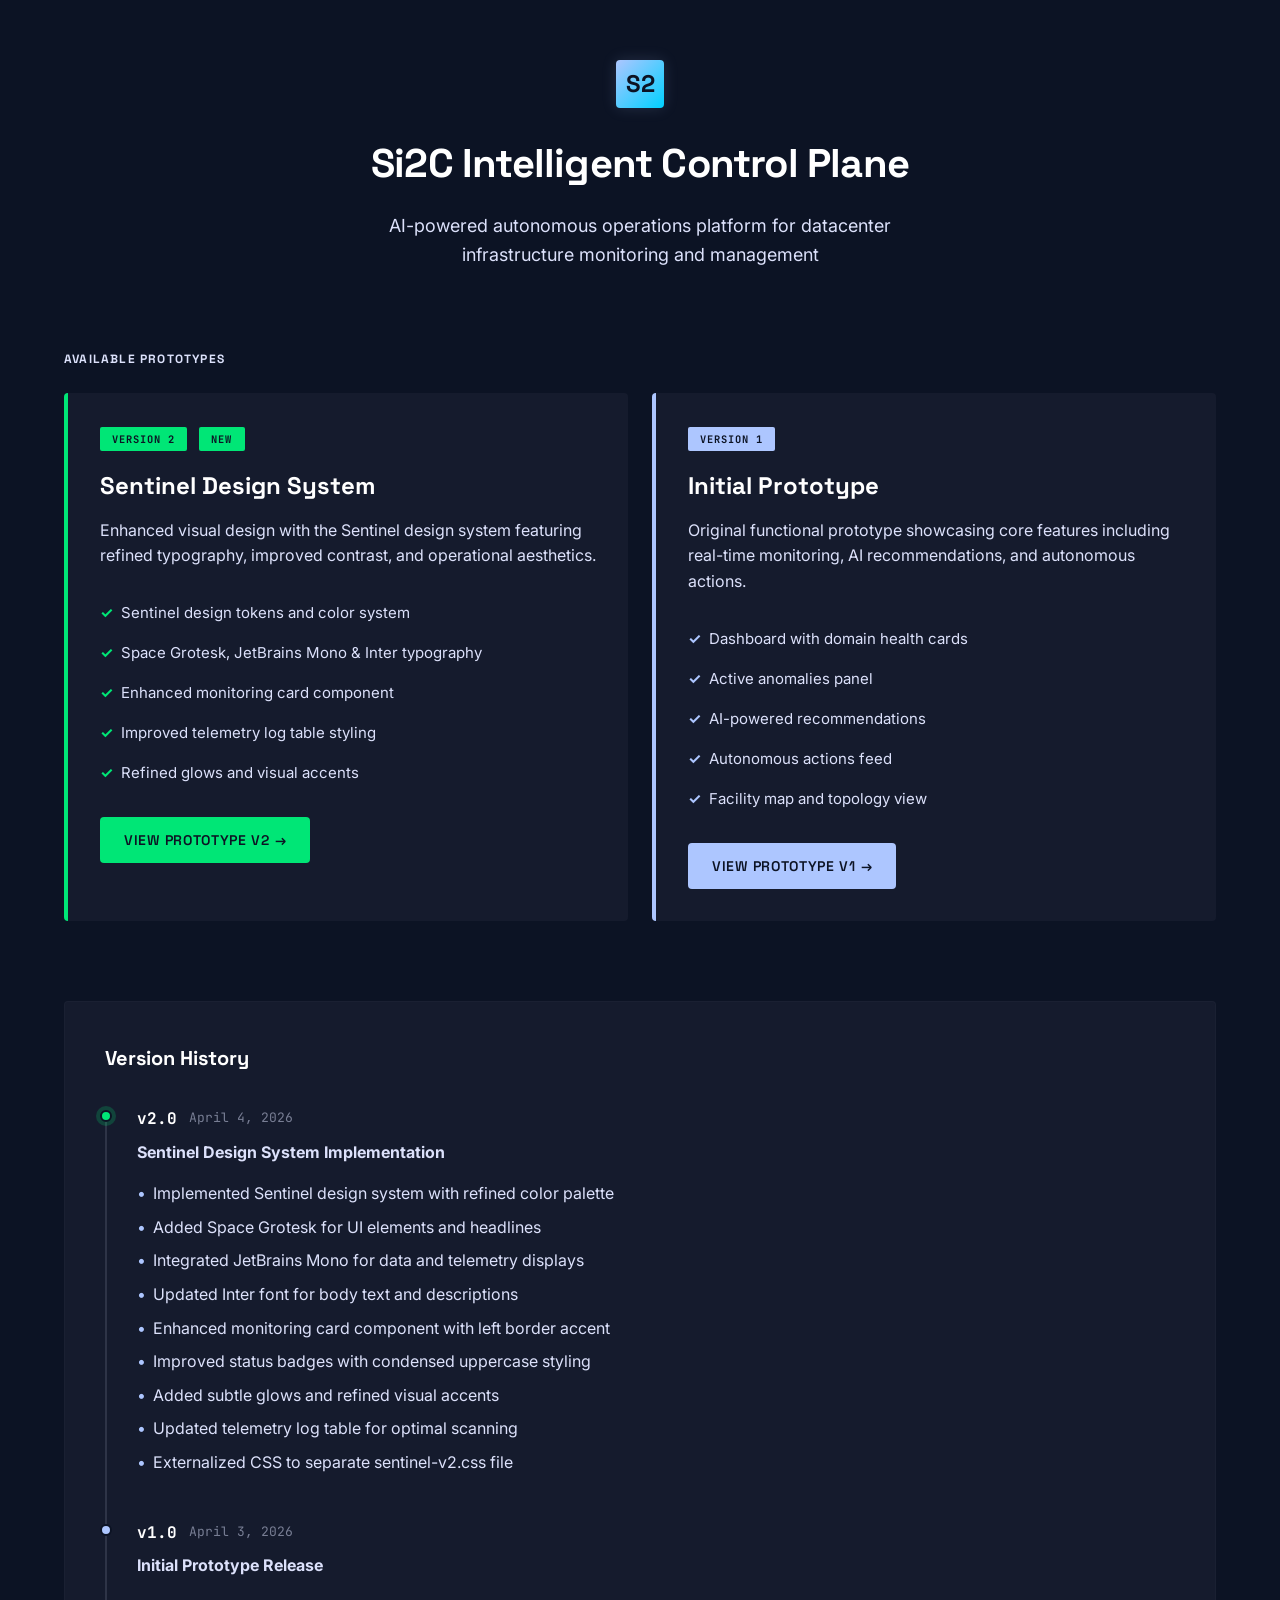
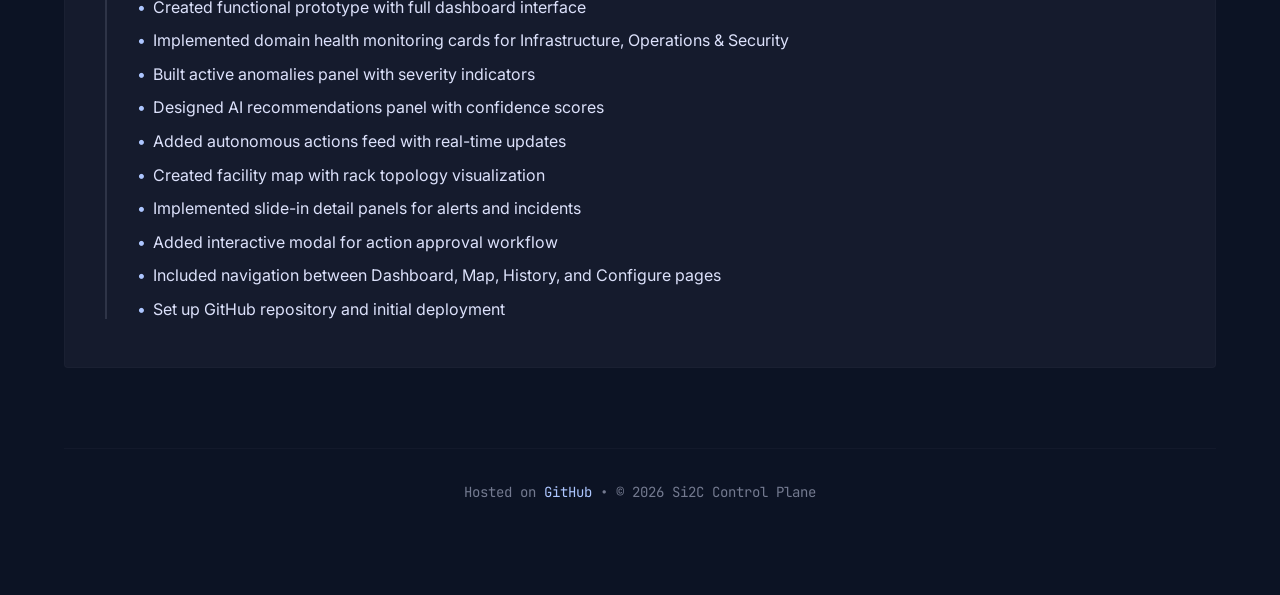
==== commit 766484f2: "Add v2 prototype with Sentinel design system and landing page - Created sentinel-v2.css with Sentine" ====
--- a/index.html
+++ b/index.html
@@ -3,2137 +3,473 @@
 <head>
   <meta charset="UTF-8">
   <meta name="viewport" content="width=device-width, initial-scale=1.0">
-  <title>Si2C Intelligent Control Plane - Prototype v1</title>
+  <title>Si2C Control Plane - Prototype Versions</title>
+
+  <!-- Google Fonts -->
+  <link rel="preconnect" href="https://fonts.googleapis.com">
+  <link rel="preconnect" href="https://fonts.gstatic.com" crossorigin>
+  <link href="https://fonts.googleapis.com/css2?family=Space+Grotesk:wght@400;600;700&family=JetBrains+Mono:wght@400;600&family=Inter:wght@400;500;600&display=swap" rel="stylesheet">
+
   <style>
-    /* ========================================
-       CSS VARIABLES / DESIGN TOKENS
-       ======================================== */
     :root {
-      /* Severity Colors */
-      --color-critical: #DC2626;
-      --color-high: #EA580C;
-      --color-medium: #CA8A04;
-      --color-low: #65A30D;
-
-      /* Health Colors */
-      --color-healthy: #16A34A;
-      --color-degraded: #CA8A04;
-      --color-failed: #DC2626;
-
-      /* UI Colors */
-      --color-bg-primary: #0F172A;
-      --color-bg-secondary: #1E293B;
-      --color-bg-card: #334155;
-      --color-bg-card-hover: #3E4C63;
-      --color-text-primary: #F8FAFC;
-      --color-text-secondary: #94A3B8;
-      --color-text-muted: #64748B;
-      --color-border: #475569;
-      --color-accent: #3B82F6;
-      --color-accent-hover: #2563EB;
-
-      /* AI Indicator */
-      --color-ai: #8B5CF6;
-      --color-ai-bg: rgba(139, 92, 246, 0.15);
-
-      /* Typography */
-      --font-family: 'Inter', -apple-system, BlinkMacSystemFont, 'Segoe UI', Roboto, sans-serif;
-      --font-mono: 'JetBrains Mono', 'Fira Code', monospace;
-
-      /* Spacing */
-      --spacing-xs: 4px;
-      --spacing-sm: 8px;
-      --spacing-md: 16px;
-      --spacing-lg: 24px;
-      --spacing-xl: 32px;
-
-      /* Border Radius */
+      /* Sentinel Color System */
+      --color-bg-primary: #0c1324;
+      --color-bg-secondary: #151b2d;
+      --color-bg-tertiary: #1c253d;
+      --color-border-subtle: rgba(46, 52, 71, 0.2);
+      --color-border-active: #2e3447;
+      --color-text-primary: #ffffff;
+      --color-text-secondary: #dce1fb;
+      --color-text-muted: rgba(220, 225, 251, 0.5);
+      --color-brand-primary: #adc6ff;
+      --color-status-info: #00d1ff;
+      --color-status-success: #00e676;
+      --accent-glow: 0 0 15px rgba(173, 198, 255, 0.15);
       --radius-sm: 4px;
-      --radius-md: 8px;
-      --radius-lg: 12px;
-
-      /* Transitions */
-      --transition-fast: 150ms ease;
-      --transition-normal: 250ms ease;
-    }
-
-    /* ========================================
-       RESET & BASE STYLES
-       ======================================== */
-    *, *::before, *::after {
-      box-sizing: border-box;
+      --font-ui: 'Space Grotesk', sans-serif;
+      --font-data: 'JetBrains Mono', monospace;
+      --font-body: 'Inter', sans-serif;
+    }
+
+    * {
       margin: 0;
       padding: 0;
-    }
-
-    html, body {
-      height: 100%;
-      font-family: var(--font-family);
-      font-size: 14px;
-      line-height: 1.5;
+      box-sizing: border-box;
+    }
+
+    body {
+      font-family: var(--font-body);
+      background-color: var(--color-bg-primary);
       color: var(--color-text-primary);
-      background-color: var(--color-bg-primary);
-    }
-
-    /* ========================================
-       LAYOUT STRUCTURE
-       ======================================== */
-    .app-container {
-      display: flex;
-      flex-direction: column;
-      height: 100vh;
-      overflow: hidden;
+      line-height: 1.6;
+      min-height: 100vh;
+    }
+
+    .container {
+      max-width: 1200px;
+      margin: 0 auto;
+      padding: 60px 24px;
     }
 
     /* Header */
-    .header {
-      display: flex;
+    header {
+      text-align: center;
+      margin-bottom: 80px;
+    }
+
+    .logo {
+      display: inline-flex;
       align-items: center;
-      justify-content: space-between;
-      height: 64px;
-      padding: 0 var(--spacing-lg);
-      background-color: var(--color-bg-secondary);
-      border-bottom: 1px solid var(--color-border);
-      flex-shrink: 0;
-    }
-
-    .header-left {
-      display: flex;
-      align-items: center;
-      gap: var(--spacing-md);
-    }
-
-    .logo {
-      display: flex;
-      align-items: center;
-      gap: var(--spacing-sm);
-      font-size: 1.125rem;
-      font-weight: 600;
-      color: var(--color-text-primary);
+      gap: 12px;
+      margin-bottom: 24px;
     }
 
     .logo-icon {
-      width: 32px;
-      height: 32px;
-      background: linear-gradient(135deg, var(--color-accent), var(--color-ai));
+      width: 48px;
+      height: 48px;
+      background: linear-gradient(135deg, var(--color-brand-primary), var(--color-status-info));
       border-radius: var(--radius-sm);
       display: flex;
       align-items: center;
       justify-content: center;
-      font-size: 1rem;
-    }
-
-    /* Navigation */
-    .nav {
+      font-size: 1.5rem;
+      font-family: var(--font-ui);
+      font-weight: 700;
+      color: var(--color-bg-primary);
+      box-shadow: var(--accent-glow);
+    }
+
+    h1 {
+      font-family: var(--font-ui);
+      font-size: 2.5rem;
+      font-weight: 700;
+      margin-bottom: 16px;
+      letter-spacing: -0.02em;
+    }
+
+    .subtitle {
+      font-size: 1.125rem;
+      color: var(--color-text-secondary);
+      max-width: 600px;
+      margin: 0 auto;
+    }
+
+    /* Version Cards */
+    .versions-section {
+      margin-bottom: 80px;
+    }
+
+    .section-title {
+      font-family: var(--font-ui);
+      font-size: 0.75rem;
+      font-weight: 700;
+      text-transform: uppercase;
+      letter-spacing: 0.1em;
+      color: var(--color-text-secondary);
+      margin-bottom: 24px;
+    }
+
+    .version-cards {
+      display: grid;
+      grid-template-columns: repeat(auto-fit, minmax(300px, 1fr));
+      gap: 24px;
+      margin-bottom: 48px;
+    }
+
+    .version-card {
+      background: var(--color-bg-secondary);
+      border-left: 4px solid var(--color-brand-primary);
+      border-radius: var(--radius-sm);
+      padding: 32px;
+      transition: all 0.2s ease;
+      text-decoration: none;
+      color: var(--color-text-primary);
+      display: block;
+    }
+
+    .version-card:hover {
+      background: var(--color-bg-tertiary);
+      box-shadow: var(--accent-glow);
+      transform: translateY(-4px);
+    }
+
+    .version-card.v2 {
+      border-left-color: var(--color-status-success);
+    }
+
+    .version-badge {
+      display: inline-block;
+      padding: 4px 12px;
+      background: var(--color-brand-primary);
+      color: var(--color-bg-primary);
+      border-radius: 2px;
+      font-family: var(--font-data);
+      font-size: 0.65rem;
+      font-weight: 700;
+      text-transform: uppercase;
+      letter-spacing: 0.1em;
+      margin-bottom: 16px;
+    }
+
+    .version-card.v2 .version-badge {
+      background: var(--color-status-success);
+    }
+
+    .new-badge {
+      background: var(--color-status-info);
+      margin-left: 8px;
+    }
+
+    .version-card h2 {
+      font-family: var(--font-ui);
+      font-size: 1.5rem;
+      margin-bottom: 12px;
+    }
+
+    .version-card p {
+      color: var(--color-text-secondary);
+      margin-bottom: 24px;
+      line-height: 1.6;
+    }
+
+    .version-features {
+      list-style: none;
+      margin-bottom: 24px;
+    }
+
+    .version-features li {
+      padding: 8px 0;
+      color: var(--color-text-secondary);
+      font-size: 0.9375rem;
       display: flex;
-      gap: var(--spacing-xs);
-    }
-
-    .nav-item {
-      padding: var(--spacing-sm) var(--spacing-md);
-      border-radius: var(--radius-md);
-      color: var(--color-text-secondary);
-      text-decoration: none;
-      font-weight: 500;
-      cursor: pointer;
-      transition: all var(--transition-fast);
+      align-items: flex-start;
+      gap: 8px;
+    }
+
+    .version-features li::before {
+      content: "✓";
+      color: var(--color-brand-primary);
+      font-weight: 700;
+      flex-shrink: 0;
+    }
+
+    .version-card.v2 .version-features li::before {
+      color: var(--color-status-success);
+    }
+
+    .cta-button {
+      display: inline-flex;
+      align-items: center;
+      gap: 8px;
+      padding: 12px 24px;
+      background: var(--color-brand-primary);
+      color: var(--color-bg-primary);
       border: none;
-      background: none;
+      border-radius: var(--radius-sm);
+      font-family: var(--font-ui);
       font-size: 0.875rem;
-    }
-
-    .nav-item:hover {
-      color: var(--color-text-primary);
-      background-color: var(--color-bg-card);
-    }
-
-    .nav-item.active {
-      color: var(--color-text-primary);
-      background-color: var(--color-accent);
-    }
-
-    .header-right {
-      display: flex;
-      align-items: center;
-      gap: var(--spacing-md);
-    }
-
-    .user-avatar {
-      width: 36px;
-      height: 36px;
-      border-radius: 50%;
-      background-color: var(--color-bg-card);
-      display: flex;
-      align-items: center;
-      justify-content: center;
-      cursor: pointer;
-    }
-
-    /* Main Content */
-    .main-content {
-      flex: 1;
-      overflow: hidden;
-      position: relative;
-    }
-
-    .page {
-      display: none;
-      height: 100%;
-      overflow-y: auto;
-      padding: var(--spacing-lg);
-    }
-
-    .page.active {
-      display: block;
-    }
-
-    /* Status Bar */
-    .status-bar {
-      display: flex;
-      align-items: center;
-      justify-content: space-between;
-      height: 32px;
-      padding: 0 var(--spacing-lg);
-      background-color: var(--color-bg-secondary);
-      border-top: 1px solid var(--color-border);
-      font-size: 0.75rem;
-      color: var(--color-text-secondary);
-      flex-shrink: 0;
-    }
-
-    .status-bar-left, .status-bar-right {
-      display: flex;
-      align-items: center;
-      gap: var(--spacing-lg);
-    }
-
-    .status-indicator {
-      display: flex;
-      align-items: center;
-      gap: var(--spacing-xs);
-    }
-
-    .status-dot {
-      width: 8px;
-      height: 8px;
-      border-radius: 50%;
-      background-color: var(--color-healthy);
-    }
-
-    /* ========================================
-       DASHBOARD PAGE
-       ======================================== */
-    .dashboard-grid {
-      display: grid;
-      gap: var(--spacing-lg);
-      height: 100%;
-      grid-template-rows: auto 1fr auto;
-    }
-
-    /* Domain Health Cards Section */
-    .domain-cards-section {
-      display: flex;
-      flex-direction: column;
-      gap: var(--spacing-sm);
-    }
-
-    .section-header {
-      display: flex;
-      align-items: center;
-      justify-content: space-between;
-      margin-bottom: var(--spacing-sm);
-    }
-
-    .section-title {
-      font-size: 0.75rem;
       font-weight: 600;
       text-transform: uppercase;
       letter-spacing: 0.05em;
-      color: var(--color-text-secondary);
-    }
-
-    .domain-cards-grid {
-      display: grid;
-      grid-template-columns: repeat(4, 1fr);
-      gap: var(--spacing-md);
-    }
-
-    .domain-card {
-      background-color: var(--color-bg-card);
-      border-radius: var(--radius-lg);
-      padding: var(--spacing-md);
       cursor: pointer;
-      transition: all var(--transition-fast);
-      border: 1px solid transparent;
-    }
-
-    .domain-card:hover {
-      background-color: var(--color-bg-card-hover);
-      border-color: var(--color-border);
+      transition: all 0.2s ease;
+      text-decoration: none;
+    }
+
+    .version-card.v2 .cta-button {
+      background: var(--color-status-success);
+    }
+
+    .cta-button:hover {
+      box-shadow: var(--accent-glow);
       transform: translateY(-2px);
     }
 
-    .domain-card-header {
+    /* Version History */
+    .history-section {
+      background: var(--color-bg-secondary);
+      border: 1px solid var(--color-border-subtle);
+      border-radius: var(--radius-sm);
+      padding: 40px;
+    }
+
+    .history-section h2 {
+      font-family: var(--font-ui);
+      font-size: 1.25rem;
+      margin-bottom: 32px;
+    }
+
+    .timeline {
+      position: relative;
+      padding-left: 32px;
+    }
+
+    .timeline::before {
+      content: "";
+      position: absolute;
+      left: 0;
+      top: 8px;
+      bottom: 8px;
+      width: 2px;
+      background: var(--color-border-active);
+    }
+
+    .timeline-item {
+      position: relative;
+      margin-bottom: 40px;
+    }
+
+    .timeline-item:last-child {
+      margin-bottom: 0;
+    }
+
+    .timeline-marker {
+      position: absolute;
+      left: -37px;
+      top: 4px;
+      width: 12px;
+      height: 12px;
+      background: var(--color-brand-primary);
+      border: 2px solid var(--color-bg-primary);
+      border-radius: 50%;
+    }
+
+    .timeline-item.latest .timeline-marker {
+      background: var(--color-status-success);
+      box-shadow: 0 0 0 4px rgba(0, 230, 118, 0.2);
+    }
+
+    .timeline-header {
       display: flex;
       align-items: center;
-      justify-content: space-between;
-      margin-bottom: var(--spacing-sm);
-    }
-
-    .domain-card-title {
-      display: flex;
-      align-items: center;
-      gap: var(--spacing-sm);
-      font-weight: 500;
-    }
-
-    .domain-icon {
-      font-size: 1.25rem;
-    }
-
-    .status-badge {
-      padding: 2px 8px;
-      border-radius: 9999px;
-      font-size: 0.6875rem;
-      font-weight: 600;
-      text-transform: uppercase;
-    }
-
-    .status-badge.healthy {
-      background-color: rgba(22, 163, 74, 0.2);
-      color: var(--color-healthy);
-    }
-
-    .status-badge.degraded {
-      background-color: rgba(202, 138, 4, 0.2);
-      color: var(--color-degraded);
-    }
-
-    .status-badge.critical {
-      background-color: rgba(220, 38, 38, 0.2);
-      color: var(--color-failed);
-    }
-
-    .health-score {
-      font-size: 2rem;
-      font-weight: 700;
-      line-height: 1;
-      margin-bottom: var(--spacing-xs);
-    }
-
-    .health-bar {
-      height: 4px;
-      background-color: var(--color-bg-secondary);
-      border-radius: 2px;
-      overflow: hidden;
-      margin-bottom: var(--spacing-sm);
-    }
-
-    .health-bar-fill {
-      height: 100%;
-      border-radius: 2px;
-      transition: width var(--transition-normal);
-    }
-
-    .health-bar-fill.healthy {
-      background-color: var(--color-healthy);
-    }
-
-    .health-bar-fill.degraded {
-      background-color: var(--color-degraded);
-    }
-
-    .health-bar-fill.critical {
-      background-color: var(--color-failed);
-    }
-
-    .domain-card-footer {
-      display: flex;
-      align-items: center;
-      justify-content: space-between;
-      font-size: 0.75rem;
+      gap: 12px;
+      margin-bottom: 8px;
+    }
+
+    .version-number {
+      font-family: var(--font-data);
+      font-weight: 700;
+      font-size: 1rem;
+      color: var(--color-text-primary);
+    }
+
+    .version-date {
+      font-family: var(--font-data);
+      font-size: 0.8125rem;
+      color: var(--color-text-muted);
+    }
+
+    .timeline-content {
       color: var(--color-text-secondary);
-    }
-
-    .alert-count {
-      display: flex;
-      align-items: center;
-      gap: var(--spacing-xs);
-    }
-
-    .alert-count.has-alerts {
-      color: var(--color-degraded);
-    }
-
-    .alert-count.has-critical {
-      color: var(--color-failed);
-    }
-
-    .trend {
-      display: flex;
-      align-items: center;
-      gap: var(--spacing-xs);
-    }
-
-    .trend.improving {
-      color: var(--color-healthy);
-    }
-
-    .trend.declining {
-      color: var(--color-failed);
-    }
-
-    .key-metric {
-      font-size: 0.75rem;
-      color: var(--color-text-secondary);
-      margin-top: var(--spacing-xs);
-    }
-
-    /* Middle Section: Anomalies + Recommendations */
-    .middle-section {
-      display: grid;
-      grid-template-columns: 1fr 1fr;
-      gap: var(--spacing-lg);
-      min-height: 0;
-    }
-
-    .panel {
-      background-color: var(--color-bg-secondary);
-      border-radius: var(--radius-lg);
-      display: flex;
-      flex-direction: column;
-      overflow: hidden;
-    }
-
-    .panel-header {
-      display: flex;
-      align-items: center;
-      justify-content: space-between;
-      padding: var(--spacing-md);
-      border-bottom: 1px solid var(--color-border);
-      flex-shrink: 0;
-    }
-
-    .panel-title {
+      line-height: 1.6;
+    }
+
+    .timeline-content ul {
+      list-style: none;
+      margin-top: 12px;
+      padding-left: 16px;
+    }
+
+    .timeline-content li {
+      padding: 4px 0;
+      position: relative;
+    }
+
+    .timeline-content li::before {
+      content: "•";
+      position: absolute;
+      left: -16px;
+      color: var(--color-brand-primary);
+    }
+
+    /* Footer */
+    footer {
+      text-align: center;
+      margin-top: 80px;
+      padding: 32px 0;
+      border-top: 1px solid var(--color-border-subtle);
+      color: var(--color-text-muted);
       font-size: 0.875rem;
-      font-weight: 600;
-      display: flex;
-      align-items: center;
-      gap: var(--spacing-sm);
-    }
-
-    .panel-badge {
-      background-color: var(--color-critical);
-      color: white;
-      padding: 2px 8px;
-      border-radius: 9999px;
-      font-size: 0.6875rem;
-      font-weight: 600;
-    }
-
-    .panel-content {
-      flex: 1;
-      overflow-y: auto;
-      padding: var(--spacing-sm);
-    }
-
-    /* Anomaly Card */
-    .anomaly-card {
-      background-color: var(--color-bg-card);
-      border-radius: var(--radius-md);
-      padding: var(--spacing-md);
-      margin-bottom: var(--spacing-sm);
-      cursor: pointer;
-      transition: all var(--transition-fast);
-      border-left: 3px solid transparent;
-    }
-
-    .anomaly-card:hover {
-      background-color: var(--color-bg-card-hover);
-    }
-
-    .anomaly-card.critical {
-      border-left-color: var(--color-critical);
-    }
-
-    .anomaly-card.medium {
-      border-left-color: var(--color-medium);
-    }
-
-    .anomaly-card.low {
-      border-left-color: var(--color-low);
-    }
-
-    .anomaly-header {
-      display: flex;
-      align-items: flex-start;
-      justify-content: space-between;
-      margin-bottom: var(--spacing-sm);
-    }
-
-    .severity-badge {
-      padding: 2px 8px;
-      border-radius: var(--radius-sm);
-      font-size: 0.6875rem;
-      font-weight: 600;
-      text-transform: uppercase;
-    }
-
-    .severity-badge.critical {
-      background-color: var(--color-critical);
-      color: white;
-    }
-
-    .severity-badge.medium {
-      background-color: var(--color-medium);
-      color: black;
-    }
-
-    .severity-badge.low {
-      background-color: var(--color-low);
-      color: black;
-    }
-
-    .countdown {
-      display: flex;
-      align-items: center;
-      gap: var(--spacing-xs);
-      font-size: 0.75rem;
-      color: var(--color-critical);
-      font-weight: 600;
-      font-family: var(--font-mono);
-    }
-
-    .anomaly-title {
-      font-weight: 500;
-      margin-bottom: var(--spacing-xs);
-    }
-
-    .anomaly-subtitle {
-      font-size: 0.75rem;
-      color: var(--color-text-secondary);
-      margin-bottom: var(--spacing-sm);
-    }
-
-    .anomaly-metrics {
-      font-size: 0.75rem;
-      color: var(--color-text-secondary);
-      margin-bottom: var(--spacing-sm);
-    }
-
-    .anomaly-impact {
-      font-size: 0.75rem;
-      color: var(--color-text-muted);
-      margin-bottom: var(--spacing-sm);
-    }
-
-    .ai-indicator {
-      display: inline-flex;
-      align-items: center;
-      gap: var(--spacing-xs);
-      padding: 4px 8px;
-      background-color: var(--color-ai-bg);
-      color: var(--color-ai);
-      border-radius: var(--radius-sm);
-      font-size: 0.6875rem;
-      font-weight: 500;
-    }
-
-    .anomaly-actions {
-      display: flex;
-      gap: var(--spacing-sm);
-      margin-top: var(--spacing-sm);
-    }
-
-    /* Recommendation Card */
-    .recommendation-card {
-      background-color: var(--color-bg-card);
-      border-radius: var(--radius-md);
-      padding: var(--spacing-md);
-      margin-bottom: var(--spacing-sm);
-      border: 1px solid var(--color-ai);
-      background: linear-gradient(135deg, var(--color-bg-card) 0%, rgba(139, 92, 246, 0.1) 100%);
-    }
-
-    .recommendation-header {
-      display: flex;
-      align-items: center;
-      justify-content: space-between;
-      margin-bottom: var(--spacing-sm);
-    }
-
-    .urgency-badge {
-      padding: 2px 8px;
-      border-radius: var(--radius-sm);
-      font-size: 0.6875rem;
-      font-weight: 600;
-      text-transform: uppercase;
-      background-color: var(--color-critical);
-      color: white;
-    }
-
-    .recommendation-title {
-      font-weight: 500;
-      margin-bottom: var(--spacing-xs);
-    }
-
-    .recommendation-meta {
-      font-size: 0.75rem;
-      color: var(--color-text-secondary);
-      margin-bottom: var(--spacing-sm);
-    }
-
-    .confidence-bar {
-      display: flex;
-      align-items: center;
-      gap: var(--spacing-sm);
-      margin-bottom: var(--spacing-sm);
-    }
-
-    .confidence-track {
-      flex: 1;
-      height: 4px;
-      background-color: var(--color-bg-secondary);
-      border-radius: 2px;
-      overflow: hidden;
-    }
-
-    .confidence-fill {
-      height: 100%;
-      background-color: var(--color-ai);
-      border-radius: 2px;
-    }
-
-    .confidence-label {
-      font-size: 0.75rem;
-      color: var(--color-ai);
-      font-weight: 500;
-    }
-
-    .action-list {
-      margin-bottom: var(--spacing-sm);
-    }
-
-    .action-item {
-      display: flex;
-      align-items: flex-start;
-      gap: var(--spacing-sm);
-      padding: var(--spacing-xs) 0;
-      font-size: 0.8125rem;
-    }
-
-    .action-number {
-      width: 20px;
-      height: 20px;
-      background-color: var(--color-bg-secondary);
-      border-radius: 50%;
-      display: flex;
-      align-items: center;
-      justify-content: center;
-      font-size: 0.6875rem;
-      font-weight: 600;
-      flex-shrink: 0;
-    }
-
-    .recommendation-buttons {
-      display: flex;
-      gap: var(--spacing-sm);
-      margin-top: var(--spacing-md);
-    }
-
-    /* Buttons */
-    .btn {
-      padding: var(--spacing-sm) var(--spacing-md);
-      border-radius: var(--radius-md);
-      font-size: 0.8125rem;
-      font-weight: 500;
-      cursor: pointer;
-      transition: all var(--transition-fast);
-      border: none;
-      display: inline-flex;
-      align-items: center;
-      gap: var(--spacing-xs);
-    }
-
-    .btn-primary {
-      background-color: var(--color-accent);
-      color: white;
-    }
-
-    .btn-primary:hover {
-      background-color: var(--color-accent-hover);
-    }
-
-    .btn-secondary {
-      background-color: var(--color-bg-card);
-      color: var(--color-text-primary);
-      border: 1px solid var(--color-border);
-    }
-
-    .btn-secondary:hover {
-      background-color: var(--color-bg-card-hover);
-    }
-
-    .btn-ghost {
-      background-color: transparent;
-      color: var(--color-text-secondary);
-    }
-
-    .btn-ghost:hover {
-      background-color: var(--color-bg-card);
-      color: var(--color-text-primary);
-    }
-
-    .btn-danger {
-      background-color: var(--color-critical);
-      color: white;
-    }
-
-    .btn-sm {
-      padding: 4px 8px;
-      font-size: 0.75rem;
-    }
-
-    /* Actions Feed */
-    .actions-feed-section {
-      background-color: var(--color-bg-secondary);
-      border-radius: var(--radius-lg);
-      overflow: hidden;
-    }
-
-    .actions-feed-content {
-      padding: var(--spacing-sm);
-      max-height: 200px;
-      overflow-y: auto;
-    }
-
-    .action-feed-entry {
-      display: flex;
-      align-items: center;
-      gap: var(--spacing-md);
-      padding: var(--spacing-sm) var(--spacing-md);
-      background-color: var(--color-bg-card);
-      border-radius: var(--radius-md);
-      margin-bottom: var(--spacing-sm);
-      cursor: pointer;
-      transition: all var(--transition-fast);
-    }
-
-    .action-feed-entry:hover {
-      background-color: var(--color-bg-card-hover);
-    }
-
-    .action-feed-entry.new {
-      border-left: 3px solid var(--color-accent);
-    }
-
-    .action-icon {
-      width: 36px;
-      height: 36px;
-      border-radius: var(--radius-md);
-      background-color: var(--color-bg-secondary);
-      display: flex;
-      align-items: center;
-      justify-content: center;
-      font-size: 1rem;
-      flex-shrink: 0;
-    }
-
-    .action-content {
-      flex: 1;
-      min-width: 0;
-    }
-
-    .action-title {
-      font-weight: 500;
-      white-space: nowrap;
-      overflow: hidden;
-      text-overflow: ellipsis;
-    }
-
-    .action-meta {
-      font-size: 0.75rem;
-      color: var(--color-text-secondary);
-    }
-
-    .action-outcome {
-      padding: 2px 8px;
-      border-radius: var(--radius-sm);
-      font-size: 0.6875rem;
-      font-weight: 600;
-    }
-
-    .action-outcome.success {
-      background-color: rgba(22, 163, 74, 0.2);
-      color: var(--color-healthy);
-    }
-
-    .action-time {
-      font-size: 0.75rem;
-      color: var(--color-text-muted);
-      white-space: nowrap;
-    }
-
-    /* ========================================
-       SLIDE-IN PANEL (Alert Detail)
-       ======================================== */
-    .slide-panel-overlay {
-      position: fixed;
-      top: 0;
-      left: 0;
-      right: 0;
-      bottom: 0;
-      background-color: rgba(0, 0, 0, 0.5);
-      opacity: 0;
-      visibility: hidden;
-      transition: all var(--transition-normal);
-      z-index: 100;
-    }
-
-    .slide-panel-overlay.open {
-      opacity: 1;
-      visibility: visible;
-    }
-
-    .slide-panel {
-      position: fixed;
-      top: 0;
-      right: 0;
-      width: 600px;
-      height: 100vh;
-      background-color: var(--color-bg-secondary);
-      transform: translateX(100%);
-      transition: transform var(--transition-normal);
-      z-index: 101;
-      display: flex;
-      flex-direction: column;
-      box-shadow: -4px 0 20px rgba(0, 0, 0, 0.3);
-    }
-
-    .slide-panel.open {
-      transform: translateX(0);
-    }
-
-    .slide-panel-header {
-      display: flex;
-      align-items: center;
-      gap: var(--spacing-md);
-      padding: var(--spacing-md) var(--spacing-lg);
-      border-bottom: 1px solid var(--color-border);
-      flex-shrink: 0;
-    }
-
-    .close-btn {
-      width: 32px;
-      height: 32px;
-      border-radius: var(--radius-md);
-      background-color: var(--color-bg-card);
-      border: none;
-      color: var(--color-text-secondary);
-      cursor: pointer;
-      display: flex;
-      align-items: center;
-      justify-content: center;
-      transition: all var(--transition-fast);
-    }
-
-    .close-btn:hover {
-      background-color: var(--color-bg-card-hover);
-      color: var(--color-text-primary);
-    }
-
-    .slide-panel-title {
-      flex: 1;
-    }
-
-    .slide-panel-title h2 {
-      font-size: 1rem;
-      font-weight: 600;
-      margin-bottom: 2px;
-    }
-
-    .slide-panel-title p {
-      font-size: 0.75rem;
-      color: var(--color-text-secondary);
-    }
-
-    .slide-panel-content {
-      flex: 1;
-      overflow-y: auto;
-      padding: var(--spacing-lg);
-    }
-
-    .detail-section {
-      margin-bottom: var(--spacing-xl);
-    }
-
-    .detail-section-title {
-      font-size: 0.6875rem;
-      font-weight: 600;
-      text-transform: uppercase;
-      letter-spacing: 0.05em;
-      color: var(--color-text-secondary);
-      margin-bottom: var(--spacing-md);
-    }
-
-    .detail-card {
-      background-color: var(--color-bg-card);
-      border-radius: var(--radius-md);
-      padding: var(--spacing-md);
-    }
-
-    .metric-row {
-      display: flex;
-      justify-content: space-between;
-      align-items: center;
-      padding: var(--spacing-xs) 0;
-    }
-
-    .metric-label {
-      color: var(--color-text-secondary);
-      font-size: 0.8125rem;
-    }
-
-    .metric-value {
-      font-weight: 500;
-      font-family: var(--font-mono);
-    }
-
-    .metric-value.warning {
-      color: var(--color-degraded);
-    }
-
-    .metric-value.critical {
-      color: var(--color-critical);
-    }
-
-    .ai-analysis-card {
-      background: linear-gradient(135deg, var(--color-bg-card) 0%, rgba(139, 92, 246, 0.15) 100%);
-      border: 1px solid var(--color-ai);
-      border-radius: var(--radius-md);
-      padding: var(--spacing-md);
-    }
-
-    .ai-analysis-header {
-      display: flex;
-      align-items: center;
-      gap: var(--spacing-sm);
-      margin-bottom: var(--spacing-sm);
-    }
-
-    .ai-badge {
-      display: flex;
-      align-items: center;
-      gap: var(--spacing-xs);
-      color: var(--color-ai);
-      font-size: 0.75rem;
-      font-weight: 600;
-    }
-
-    .hypothesis-text {
-      font-weight: 500;
-      margin-bottom: var(--spacing-sm);
-    }
-
-    .evidence-list {
-      list-style: none;
-    }
-
-    .evidence-item {
-      display: flex;
-      align-items: flex-start;
-      gap: var(--spacing-sm);
-      padding: var(--spacing-xs) 0;
-      font-size: 0.8125rem;
-      color: var(--color-text-secondary);
-    }
-
-    .evidence-icon {
-      color: var(--color-healthy);
-    }
-
-    .impact-chain-visual {
-      display: flex;
-      align-items: center;
-      gap: var(--spacing-sm);
-      padding: var(--spacing-md);
-      background-color: var(--color-bg-primary);
-      border-radius: var(--radius-md);
-      overflow-x: auto;
-    }
-
-    .chain-node {
-      display: flex;
-      flex-direction: column;
-      align-items: center;
-      gap: var(--spacing-xs);
-      padding: var(--spacing-sm);
-      background-color: var(--color-bg-card);
-      border-radius: var(--radius-md);
-      min-width: 80px;
-      text-align: center;
-    }
-
-    .chain-node.warning {
-      border: 1px solid var(--color-degraded);
-    }
-
-    .chain-node.critical {
-      border: 1px solid var(--color-critical);
-    }
-
-    .chain-node-icon {
-      font-size: 1.5rem;
-    }
-
-    .chain-node-label {
-      font-size: 0.6875rem;
-      font-weight: 500;
-    }
-
-    .chain-node-value {
-      font-size: 0.625rem;
-      color: var(--color-text-secondary);
-    }
-
-    .chain-arrow {
-      color: var(--color-text-muted);
-      font-size: 1.25rem;
-    }
-
-    .recommendation-detail {
-      background: linear-gradient(135deg, var(--color-bg-card) 0%, rgba(139, 92, 246, 0.1) 100%);
-      border: 1px solid var(--color-ai);
-      border-radius: var(--radius-md);
-      padding: var(--spacing-md);
-    }
-
-    .outcome-projections {
-      display: grid;
-      grid-template-columns: 1fr 1fr;
-      gap: var(--spacing-md);
-      margin-top: var(--spacing-md);
-    }
-
-    .outcome-card {
-      padding: var(--spacing-md);
-      border-radius: var(--radius-md);
-      background-color: var(--color-bg-primary);
-    }
-
-    .outcome-card.positive {
-      border-left: 3px solid var(--color-healthy);
-    }
-
-    .outcome-card.negative {
-      border-left: 3px solid var(--color-critical);
-    }
-
-    .outcome-label {
-      font-size: 0.6875rem;
-      font-weight: 600;
-      text-transform: uppercase;
-      color: var(--color-text-secondary);
-      margin-bottom: var(--spacing-xs);
-    }
-
-    .outcome-text {
-      font-size: 0.8125rem;
-      margin-bottom: var(--spacing-xs);
-    }
-
-    .outcome-probability {
-      font-size: 0.75rem;
-      color: var(--color-text-muted);
-    }
-
-    .slide-panel-footer {
-      padding: var(--spacing-md) var(--spacing-lg);
-      border-top: 1px solid var(--color-border);
-      display: flex;
-      justify-content: flex-end;
-      gap: var(--spacing-sm);
-      flex-shrink: 0;
-    }
-
-    /* ========================================
-       OTHER PAGES (Placeholder Content)
-       ======================================== */
-    .page-header {
-      margin-bottom: var(--spacing-xl);
-    }
-
-    .page-header h1 {
-      font-size: 1.5rem;
-      font-weight: 600;
-      margin-bottom: var(--spacing-xs);
-    }
-
-    .page-header p {
-      color: var(--color-text-secondary);
-    }
-
-    .placeholder-content {
-      display: flex;
-      flex-direction: column;
-      align-items: center;
-      justify-content: center;
-      height: 400px;
-      background-color: var(--color-bg-secondary);
-      border-radius: var(--radius-lg);
-      color: var(--color-text-secondary);
-    }
-
-    .placeholder-icon {
-      font-size: 3rem;
-      margin-bottom: var(--spacing-md);
-    }
-
-    /* Config cards grid */
-    .config-cards-grid {
-      display: grid;
-      grid-template-columns: repeat(3, 1fr);
-      gap: var(--spacing-lg);
-    }
-
-    .config-card {
-      background-color: var(--color-bg-secondary);
-      border-radius: var(--radius-lg);
-      padding: var(--spacing-lg);
-      cursor: pointer;
-      transition: all var(--transition-fast);
-      border: 1px solid transparent;
-    }
-
-    .config-card:hover {
-      border-color: var(--color-border);
-      transform: translateY(-2px);
-    }
-
-    .config-card-icon {
-      font-size: 2rem;
-      margin-bottom: var(--spacing-md);
-    }
-
-    .config-card h3 {
-      font-size: 1rem;
-      font-weight: 600;
-      margin-bottom: var(--spacing-xs);
-    }
-
-    .config-card p {
-      font-size: 0.8125rem;
-      color: var(--color-text-secondary);
-      margin-bottom: var(--spacing-md);
-    }
-
-    /* Review page styles */
-    .incident-list {
-      display: flex;
-      flex-direction: column;
-      gap: var(--spacing-sm);
-    }
-
-    .incident-card {
-      background-color: var(--color-bg-secondary);
-      border-radius: var(--radius-md);
-      padding: var(--spacing-md);
-      display: flex;
-      align-items: center;
-      justify-content: space-between;
-      cursor: pointer;
-      transition: all var(--transition-fast);
-    }
-
-    .incident-card:hover {
-      background-color: var(--color-bg-card);
-    }
-
-    .incident-info h3 {
-      font-size: 0.9375rem;
-      font-weight: 500;
-      margin-bottom: var(--spacing-xs);
-    }
-
-    .incident-meta {
-      font-size: 0.75rem;
-      color: var(--color-text-secondary);
-    }
-
-    .incident-actions {
-      display: flex;
-      gap: var(--spacing-sm);
-    }
-
-    /* Topology placeholder */
-    .topology-container {
-      display: grid;
-      grid-template-columns: 1.5fr 1fr;
-      gap: var(--spacing-lg);
-      height: calc(100vh - 200px);
-    }
-
-    .map-container {
-      background-color: var(--color-bg-secondary);
-      border-radius: var(--radius-lg);
-      padding: var(--spacing-lg);
-      display: flex;
-      flex-direction: column;
-    }
-
-    .map-header {
-      display: flex;
-      justify-content: space-between;
-      align-items: center;
-      margin-bottom: var(--spacing-md);
-    }
-
-    .map-content {
-      flex: 1;
-      background-color: var(--color-bg-primary);
-      border-radius: var(--radius-md);
-      display: grid;
-      grid-template-columns: repeat(12, 1fr);
-      gap: 4px;
-      padding: var(--spacing-md);
-      overflow: auto;
-    }
-
-    .rack-cell {
-      aspect-ratio: 1;
-      background-color: var(--color-bg-card);
-      border-radius: var(--radius-sm);
-      display: flex;
-      align-items: center;
-      justify-content: center;
-      font-size: 0.625rem;
-      color: var(--color-text-secondary);
-      cursor: pointer;
-      transition: all var(--transition-fast);
-    }
-
-    .rack-cell:hover {
-      background-color: var(--color-bg-card-hover);
-    }
-
-    .rack-cell.healthy {
-      border: 1px solid var(--color-healthy);
-    }
-
-    .rack-cell.warning {
-      background-color: rgba(202, 138, 4, 0.2);
-      border: 1px solid var(--color-degraded);
-    }
-
-    .rack-cell.critical {
-      background-color: rgba(220, 38, 38, 0.2);
-      border: 1px solid var(--color-critical);
-    }
-
-    .impact-panel {
-      background-color: var(--color-bg-secondary);
-      border-radius: var(--radius-lg);
-      padding: var(--spacing-lg);
-      overflow-y: auto;
-    }
-
-    /* ========================================
-       MODAL
-       ======================================== */
-    .modal-overlay {
-      position: fixed;
-      top: 0;
-      left: 0;
-      right: 0;
-      bottom: 0;
-      background-color: rgba(0, 0, 0, 0.7);
-      display: flex;
-      align-items: center;
-      justify-content: center;
-      opacity: 0;
-      visibility: hidden;
-      transition: all var(--transition-normal);
-      z-index: 200;
-    }
-
-    .modal-overlay.open {
-      opacity: 1;
-      visibility: visible;
-    }
-
-    .modal {
-      background-color: var(--color-bg-secondary);
-      border-radius: var(--radius-lg);
-      width: 480px;
-      max-width: 90vw;
-      max-height: 90vh;
-      overflow: hidden;
-      transform: scale(0.9);
-      transition: transform var(--transition-normal);
-    }
-
-    .modal-overlay.open .modal {
-      transform: scale(1);
-    }
-
-    .modal-header {
-      padding: var(--spacing-lg);
-      border-bottom: 1px solid var(--color-border);
-    }
-
-    .modal-header h2 {
-      font-size: 1.125rem;
-      font-weight: 600;
-    }
-
-    .modal-body {
-      padding: var(--spacing-lg);
-    }
-
-    .modal-footer {
-      padding: var(--spacing-md) var(--spacing-lg);
-      border-top: 1px solid var(--color-border);
-      display: flex;
-      justify-content: flex-end;
-      gap: var(--spacing-sm);
-    }
-
-    /* ========================================
-       UTILITIES
-       ======================================== */
-    .text-muted {
-      color: var(--color-text-muted);
-    }
-
-    .text-success {
-      color: var(--color-healthy);
-    }
-
-    .text-warning {
-      color: var(--color-degraded);
-    }
-
-    .text-danger {
-      color: var(--color-critical);
-    }
-
-    .font-mono {
-      font-family: var(--font-mono);
-    }
-
-    .mt-sm { margin-top: var(--spacing-sm); }
-    .mt-md { margin-top: var(--spacing-md); }
-    .mt-lg { margin-top: var(--spacing-lg); }
-    .mb-sm { margin-bottom: var(--spacing-sm); }
-    .mb-md { margin-bottom: var(--spacing-md); }
-    .mb-lg { margin-bottom: var(--spacing-lg); }
+      font-family: var(--font-data);
+    }
+
+    footer a {
+      color: var(--color-brand-primary);
+      text-decoration: none;
+    }
+
+    footer a:hover {
+      text-decoration: underline;
+    }
+
+    /* Responsive */
+    @media (max-width: 768px) {
+      .container {
+        padding: 40px 16px;
+      }
+
+      h1 {
+        font-size: 2rem;
+      }
+
+      .version-cards {
+        grid-template-columns: 1fr;
+      }
+    }
   </style>
 </head>
 <body>
-  <div class="app-container">
+  <div class="container">
     <!-- Header -->
-    <header class="header">
-      <div class="header-left">
-        <div class="logo">
-          <div class="logo-icon">S2</div>
-          <span>Si2C Control Plane</span>
+    <header>
+      <div class="logo">
+        <div class="logo-icon">S2</div>
+      </div>
+      <h1>Si2C Intelligent Control Plane</h1>
+      <p class="subtitle">AI-powered autonomous operations platform for datacenter infrastructure monitoring and management</p>
+    </header>
+
+    <!-- Version Cards -->
+    <section class="versions-section">
+      <h2 class="section-title">Available Prototypes</h2>
+
+      <div class="version-cards">
+        <!-- Version 2 -->
+        <a href="si2c-prototype-v2.html" class="version-card v2">
+          <div>
+            <span class="version-badge">Version 2</span>
+            <span class="version-badge new-badge">New</span>
+          </div>
+          <h2>Sentinel Design System</h2>
+          <p>Enhanced visual design with the Sentinel design system featuring refined typography, improved contrast, and operational aesthetics.</p>
+          <ul class="version-features">
+            <li>Sentinel design tokens and color system</li>
+            <li>Space Grotesk, JetBrains Mono & Inter typography</li>
+            <li>Enhanced monitoring card component</li>
+            <li>Improved telemetry log table styling</li>
+            <li>Refined glows and visual accents</li>
+          </ul>
+          <div class="cta-button">
+            View Prototype v2 →
+          </div>
+        </a>
+
+        <!-- Version 1 -->
+        <a href="si2c-prototype-v1.html" class="version-card">
+          <span class="version-badge">Version 1</span>
+          <h2>Initial Prototype</h2>
+          <p>Original functional prototype showcasing core features including real-time monitoring, AI recommendations, and autonomous actions.</p>
+          <ul class="version-features">
+            <li>Dashboard with domain health cards</li>
+            <li>Active anomalies panel</li>
+            <li>AI-powered recommendations</li>
+            <li>Autonomous actions feed</li>
+            <li>Facility map and topology view</li>
+          </ul>
+          <div class="cta-button">
+            View Prototype v1 →
+          </div>
+        </a>
+      </div>
+    </section>
+
+    <!-- Version History -->
+    <section class="history-section">
+      <h2>Version History</h2>
+      <div class="timeline">
+        <!-- Version 2.0 -->
+        <div class="timeline-item latest">
+          <div class="timeline-marker"></div>
+          <div class="timeline-header">
+            <span class="version-number">v2.0</span>
+            <span class="version-date">April 4, 2026</span>
+          </div>
+          <div class="timeline-content">
+            <strong>Sentinel Design System Implementation</strong>
+            <ul>
+              <li>Implemented Sentinel design system with refined color palette</li>
+              <li>Added Space Grotesk for UI elements and headlines</li>
+              <li>Integrated JetBrains Mono for data and telemetry displays</li>
+              <li>Updated Inter font for body text and descriptions</li>
+              <li>Enhanced monitoring card component with left border accent</li>
+              <li>Improved status badges with condensed uppercase styling</li>
+              <li>Added subtle glows and refined visual accents</li>
+              <li>Updated telemetry log table for optimal scanning</li>
+              <li>Externalized CSS to separate sentinel-v2.css file</li>
+            </ul>
+          </div>
+        </div>
+
+        <!-- Version 1.0 -->
+        <div class="timeline-item">
+          <div class="timeline-marker"></div>
+          <div class="timeline-header">
+            <span class="version-number">v1.0</span>
+            <span class="version-date">April 3, 2026</span>
+          </div>
+          <div class="timeline-content">
+            <strong>Initial Prototype Release</strong>
+            <ul>
+              <li>Created functional prototype with full dashboard interface</li>
+              <li>Implemented domain health monitoring cards for Infrastructure, Operations & Security</li>
+              <li>Built active anomalies panel with severity indicators</li>
+              <li>Designed AI recommendations panel with confidence scores</li>
+              <li>Added autonomous actions feed with real-time updates</li>
+              <li>Created facility map with rack topology visualization</li>
+              <li>Implemented slide-in detail panels for alerts and incidents</li>
+              <li>Added interactive modal for action approval workflow</li>
+              <li>Included navigation between Dashboard, Map, History, and Configure pages</li>
+              <li>Set up GitHub repository and initial deployment</li>
+            </ul>
+          </div>
         </div>
       </div>
-      <nav class="nav">
-        <button class="nav-item active" data-page="dashboard">Monitor</button>
-        <button class="nav-item" data-page="topology">Map</button>
-        <button class="nav-item" data-page="review">History</button>
-        <button class="nav-item" data-page="configure">Configure</button>
-      </nav>
-      <div class="header-right">
-        <div class="user-avatar">MC</div>
-      </div>
-    </header>
-
-    <!-- Main Content -->
-    <main class="main-content">
-      <!-- Dashboard Page -->
-      <div id="page-dashboard" class="page active">
-        <div class="dashboard-grid">
-          <!-- Domain Health Cards -->
-          <div class="domain-cards-section">
-            <div class="section-header">
-              <span class="section-title">Infrastructure</span>
-            </div>
-            <div class="domain-cards-grid" id="infrastructure-cards">
-              <!-- Cards injected by JS -->
-            </div>
-            <div class="section-header mt-md">
-              <span class="section-title">Operations & Security</span>
-            </div>
-            <div class="domain-cards-grid" id="ops-security-cards">
-              <!-- Cards injected by JS -->
-            </div>
-          </div>
-
-          <!-- Middle Section: Anomalies + Recommendations -->
-          <div class="middle-section">
-            <!-- Active Anomalies Panel -->
-            <div class="panel">
-              <div class="panel-header">
-                <div class="panel-title">
-                  Active Anomalies
-                  <span class="panel-badge" id="anomaly-count">5</span>
-                </div>
-                <button class="btn btn-ghost btn-sm">View All</button>
-              </div>
-              <div class="panel-content" id="anomalies-list">
-                <!-- Anomaly cards injected by JS -->
-              </div>
-            </div>
-
-            <!-- AI Recommendations Panel -->
-            <div class="panel">
-              <div class="panel-header">
-                <div class="panel-title">
-                  <span style="color: var(--color-ai);">AI</span> Recommendations
-                  <span class="panel-badge" style="background-color: var(--color-ai);">1</span>
-                </div>
-              </div>
-              <div class="panel-content" id="recommendations-list">
-                <!-- Recommendation cards injected by JS -->
-              </div>
-            </div>
-          </div>
-
-          <!-- Autonomous Actions Feed -->
-          <div class="actions-feed-section">
-            <div class="panel-header">
-              <div class="panel-title">Recent Autonomous Actions</div>
-              <span class="text-muted" style="font-size: 0.75rem;">47 actions today</span>
-            </div>
-            <div class="actions-feed-content" id="actions-feed">
-              <!-- Action entries injected by JS -->
-            </div>
-          </div>
-        </div>
-      </div>
-
-      <!-- Topology Page -->
-      <div id="page-topology" class="page">
-        <div class="page-header">
-          <h1>Facility Map</h1>
-          <p>DC-Alpha - Hall A</p>
-        </div>
-        <div class="topology-container">
-          <div class="map-container">
-            <div class="map-header">
-              <div class="section-title">Rack Layout</div>
-              <div style="display: flex; gap: var(--spacing-sm);">
-                <button class="btn btn-secondary btn-sm">Cooling Layer</button>
-                <button class="btn btn-ghost btn-sm">Power Layer</button>
-              </div>
-            </div>
-            <div class="map-content" id="rack-grid">
-              <!-- Rack cells injected by JS -->
-            </div>
-          </div>
-          <div class="impact-panel">
-            <div class="section-title mb-md">Impact Chain</div>
-            <div class="impact-chain-visual">
-              <div class="chain-node warning">
-                <div class="chain-node-icon">🌡️</div>
-                <div class="chain-node-label">CDU-12</div>
-                <div class="chain-node-value">83% flow</div>
-              </div>
-              <div class="chain-arrow">→</div>
-              <div class="chain-node warning">
-                <div class="chain-node-icon">🖥️</div>
-                <div class="chain-node-label">Racks 44-48</div>
-                <div class="chain-node-value">5 racks</div>
-              </div>
-              <div class="chain-arrow">→</div>
-              <div class="chain-node warning">
-                <div class="chain-node-icon">⚡</div>
-                <div class="chain-node-label">127 GPUs</div>
-                <div class="chain-node-value">thermal risk</div>
-              </div>
-              <div class="chain-arrow">→</div>
-              <div class="chain-node critical">
-                <div class="chain-node-icon">📊</div>
-                <div class="chain-node-label">TJ-2847</div>
-                <div class="chain-node-value">at risk</div>
-              </div>
-            </div>
-            <div class="detail-section mt-lg">
-              <div class="detail-section-title">Selected: CDU-12</div>
-              <div class="detail-card">
-                <div class="metric-row">
-                  <span class="metric-label">Status</span>
-                  <span class="metric-value warning">Degrading</span>
-                </div>
-                <div class="metric-row">
-                  <span class="metric-label">Flow Rate</span>
-                  <span class="metric-value warning">83%</span>
-                </div>
-                <div class="metric-row">
-                  <span class="metric-label">Supply Temp</span>
-                  <span class="metric-value">18.2°C</span>
-                </div>
-                <div class="metric-row">
-                  <span class="metric-label">Return Temp</span>
-                  <span class="metric-value">32.4°C</span>
-                </div>
-                <div class="metric-row">
-                  <span class="metric-label">Racks Served</span>
-                  <span class="metric-value">44-48</span>
-                </div>
-              </div>
-            </div>
-          </div>
-        </div>
-      </div>
-
-      <!-- Review Page -->
-      <div id="page-review" class="page">
-        <div class="page-header">
-          <h1>History</h1>
-          <p>Review operational history, incidents, and autonomous actions</p>
-        </div>
-        <div class="section-title mb-md">Recent Resolved Incidents</div>
-        <div class="incident-list">
-          <div class="incident-card">
-            <div class="incident-info">
-              <h3>INC-2024-0847: CDU-12 Flow Degradation Cascade</h3>
-              <div class="incident-meta">Duration: 12 min | Outcome: No data loss | 2 hours ago</div>
-            </div>
-            <div class="incident-actions">
-              <button class="btn btn-secondary btn-sm">View Timeline</button>
-              <button class="btn btn-ghost btn-sm">Export Report</button>
-            </div>
-          </div>
-          <div class="incident-card">
-            <div class="incident-info">
-              <h3>INC-2024-0842: Network Congestion Event</h3>
-              <div class="incident-meta">Duration: 8 min | Outcome: Auto-resolved | Yesterday</div>
-            </div>
-            <div class="incident-actions">
-              <button class="btn btn-secondary btn-sm">View Timeline</button>
-              <button class="btn btn-ghost btn-sm">Export Report</button>
-            </div>
-          </div>
-          <div class="incident-card">
-            <div class="incident-info">
-              <h3>INC-2024-0839: Power Distribution Imbalance</h3>
-              <div class="incident-meta">Duration: 5 min | Outcome: Auto-resolved | 2 days ago</div>
-            </div>
-            <div class="incident-actions">
-              <button class="btn btn-secondary btn-sm">View Timeline</button>
-              <button class="btn btn-ghost btn-sm">Export Report</button>
-            </div>
-          </div>
-        </div>
-        <div class="section-title mt-lg mb-md">Audit Summary</div>
-        <div class="detail-card" style="max-width: 400px;">
-          <div class="metric-row">
-            <span class="metric-label">Actions (24h)</span>
-            <span class="metric-value">47</span>
-          </div>
-          <div class="metric-row">
-            <span class="metric-label">Actions (7d)</span>
-            <span class="metric-value">312</span>
-          </div>
-          <div class="metric-row">
-            <span class="metric-label">Override Rate</span>
-            <span class="metric-value text-success">2.1%</span>
-          </div>
-        </div>
-      </div>
-
-      <!-- Configure Page -->
-      <div id="page-configure" class="page">
-        <div class="page-header">
-          <h1>Configure</h1>
-          <p>Configure control plane behavior, policies, and operational parameters</p>
-        </div>
-        <div class="config-cards-grid">
-          <div class="config-card">
-            <div class="config-card-icon">🤖</div>
-            <h3>Autonomy Policies</h3>
-            <p>12 active policies</p>
-            <button class="btn btn-secondary btn-sm">Manage Policies</button>
-          </div>
-          <div class="config-card">
-            <div class="config-card-icon">📊</div>
-            <h3>Business Priorities</h3>
-            <p>8 rules | 47 ranked workloads</p>
-            <button class="btn btn-secondary btn-sm">Manage Priorities</button>
-          </div>
-          <div class="config-card">
-            <div class="config-card-icon">📋</div>
-            <h3>Remediation Playbooks</h3>
-            <p>34 active playbooks</p>
-            <button class="btn btn-secondary btn-sm">Manage Playbooks</button>
-          </div>
-          <div class="config-card">
-            <div class="config-card-icon">🔔</div>
-            <h3>Alert Configuration</h3>
-            <p>156 alert rules</p>
-            <button class="btn btn-secondary btn-sm">Manage Alerts</button>
-          </div>
-          <div class="config-card">
-            <div class="config-card-icon">🗺️</div>
-            <h3>Topology Config</h3>
-            <p>4,872 components</p>
-            <button class="btn btn-secondary btn-sm">Manage Topology</button>
-          </div>
-          <div class="config-card">
-            <div class="config-card-icon">👥</div>
-            <h3>On-Call & Escalation</h3>
-            <p>6 teams | 4 on-call</p>
-            <button class="btn btn-secondary btn-sm">Manage On-Call</button>
-          </div>
-        </div>
-      </div>
-    </main>
-
-    <!-- Status Bar -->
-    <footer class="status-bar">
-      <div class="status-bar-left">
-        <span>Last updated: <span id="last-updated">14:23:45</span></span>
-        <span>47 autonomous actions today</span>
-      </div>
-      <div class="status-bar-right">
-        <div class="status-indicator">
-          <div class="status-dot"></div>
-          <span>System: Healthy</span>
-        </div>
-      </div>
+    </section>
+
+    <!-- Footer -->
+    <footer>
+      <p>Hosted on <a href="https://github.com/muralidhar-thyagarajan/ControlPlane" target="_blank" rel="noopener">GitHub</a> • © 2026 Si2C Control Plane</p>
     </footer>
   </div>
-
-  <!-- Slide Panel Overlay -->
-  <div class="slide-panel-overlay" id="panel-overlay"></div>
-
-  <!-- Alert Detail Slide Panel -->
-  <div class="slide-panel" id="alert-panel">
-    <div class="slide-panel-header">
-      <button class="close-btn" id="close-panel">←</button>
-      <div class="slide-panel-title">
-        <h2 id="panel-alert-id">ALT-2024-03847</h2>
-        <p id="panel-alert-title">CDU-12 flow rate degradation</p>
-      </div>
-      <span class="severity-badge critical">CRITICAL</span>
-      <span class="countdown">⏱️ <span id="panel-countdown">3:47</span></span>
-    </div>
-    <div class="slide-panel-content">
-      <!-- Source Telemetry -->
-      <div class="detail-section">
-        <div class="detail-section-title">Source Telemetry</div>
-        <div class="detail-card">
-          <div class="metric-row">
-            <span class="metric-label">Metric</span>
-            <span class="metric-value">Flow Rate</span>
-          </div>
-          <div class="metric-row">
-            <span class="metric-label">Current Value</span>
-            <span class="metric-value warning">83%</span>
-          </div>
-          <div class="metric-row">
-            <span class="metric-label">Threshold</span>
-            <span class="metric-value">85%</span>
-          </div>
-          <div class="metric-row">
-            <span class="metric-label">Trend</span>
-            <span class="metric-value critical">↓ 1.2%/min for 8 min</span>
-          </div>
-        </div>
-      </div>
-
-      <!-- AI Root Cause Analysis -->
-      <div class="detail-section">
-        <div class="detail-section-title">AI Root Cause Analysis</div>
-        <div class="ai-analysis-card">
-          <div class="ai-analysis-header">
-            <span class="ai-badge">🤖 AI Analysis</span>
-            <span class="confidence-label">87% confidence</span>
-          </div>
-          <div class="hypothesis-text">CDU-12 pump degradation</div>
-          <div class="confidence-bar">
-            <div class="confidence-track">
-              <div class="confidence-fill" style="width: 87%;"></div>
-            </div>
-          </div>
-          <ul class="evidence-list">
-            <li class="evidence-item">
-              <span class="evidence-icon">✓</span>
-              Flow rate declining at 1.2%/min
-            </li>
-            <li class="evidence-item">
-              <span class="evidence-icon">✓</span>
-              Pump power draw increased 8%
-            </li>
-            <li class="evidence-item">
-              <span class="evidence-icon">✓</span>
-              No external factors detected
-            </li>
-          </ul>
-          <div class="mt-sm" style="font-size: 0.75rem; color: var(--color-text-muted);">
-            Similar incidents: ALT-2024-02991, ALT-2024-01847
-          </div>
-        </div>
-      </div>
-
-      <!-- Impact Chain -->
-      <div class="detail-section">
-        <div class="detail-section-title">Impact Chain</div>
-        <div class="impact-chain-visual">
-          <div class="chain-node warning">
-            <div class="chain-node-icon">🌡️</div>
-            <div class="chain-node-label">CDU-12</div>
-            <div class="chain-node-value">83%</div>
-          </div>
-          <div class="chain-arrow">→</div>
-          <div class="chain-node warning">
-            <div class="chain-node-icon">🖥️</div>
-            <div class="chain-node-label">5 Racks</div>
-            <div class="chain-node-value">44-48</div>
-          </div>
-          <div class="chain-arrow">→</div>
-          <div class="chain-node warning">
-            <div class="chain-node-icon">⚡</div>
-            <div class="chain-node-label">127 GPUs</div>
-            <div class="chain-node-value">risk</div>
-          </div>
-          <div class="chain-arrow">→</div>
-          <div class="chain-node critical">
-            <div class="chain-node-icon">📊</div>
-            <div class="chain-node-label">TJ-2847</div>
-            <div class="chain-node-value">67%</div>
-          </div>
-        </div>
-      </div>
-
-      <!-- AI Recommendation -->
-      <div class="detail-section">
-        <div class="detail-section-title">AI Recommendation</div>
-        <div class="recommendation-detail">
-          <div class="ai-analysis-header">
-            <span class="ai-badge">🤖 Recommended Response</span>
-            <span class="confidence-label">91% confidence</span>
-          </div>
-          <div class="action-list mt-md">
-            <div class="action-item">
-              <span class="action-number">1</span>
-              <div>
-                <div>Trigger emergency checkpoint on TJ-2847</div>
-                <div class="text-muted" style="font-size: 0.75rem;">~90 seconds • Preserves 7 min compute (~$1,800)</div>
-              </div>
-            </div>
-            <div class="action-item">
-              <span class="action-number">2</span>
-              <div>
-                <div>Begin workload migration to Racks 52-56</div>
-                <div class="text-muted" style="font-size: 0.75rem;">~8 minutes • 127 GPUs • Reversible</div>
-              </div>
-            </div>
-            <div class="action-item">
-              <span class="action-number">3</span>
-              <div>
-                <div>Dispatch maintenance ticket for CDU-12</div>
-                <div class="text-muted" style="font-size: 0.75rem;">Immediate • Facilities Team • High Priority</div>
-              </div>
-            </div>
-          </div>
-
-          <div class="outcome-projections">
-            <div class="outcome-card positive">
-              <div class="outcome-label">If Approved</div>
-              <div class="outcome-text">Checkpoint completes, 0 compute lost</div>
-              <div class="outcome-probability">95% probability</div>
-            </div>
-            <div class="outcome-card negative">
-              <div class="outcome-label">If Rejected</div>
-              <div class="outcome-text">Potential 7+ min compute loss</div>
-              <div class="outcome-probability">73% probability of thermal shutdown</div>
-            </div>
-          </div>
-        </div>
-      </div>
-    </div>
-    <div class="slide-panel-footer">
-      <button class="btn btn-ghost">Reject</button>
-      <button class="btn btn-secondary">Modify</button>
-      <button class="btn btn-primary" id="approve-btn">Approve All</button>
-    </div>
-  </div>
-
-  <!-- Approval Modal -->
-  <div class="modal-overlay" id="approval-modal">
-    <div class="modal">
-      <div class="modal-header">
-        <h2>Confirm Approval</h2>
-      </div>
-      <div class="modal-body">
-        <p style="margin-bottom: var(--spacing-md);">You are approving 3 actions:</p>
-        <div class="action-list">
-          <div class="action-item">
-            <span class="action-number">1</span>
-            <span>Trigger emergency checkpoint on TJ-2847</span>
-          </div>
-          <div class="action-item">
-            <span class="action-number">2</span>
-            <span>Begin workload migration to Racks 52-56</span>
-          </div>
-          <div class="action-item">
-            <span class="action-number">3</span>
-            <span>Dispatch maintenance ticket for CDU-12</span>
-          </div>
-        </div>
-        <div class="ai-indicator mt-md">
-          🤖 AI will execute these actions autonomously upon approval
-        </div>
-      </div>
-      <div class="modal-footer">
-        <button class="btn btn-ghost" id="cancel-approval">Cancel</button>
-        <button class="btn btn-primary" id="confirm-approval">Approve & Execute</button>
-      </div>
-    </div>
-  </div>
-
-  <script>
-    // ========================================
-    // MOCK DATA
-    // ========================================
-    const domainData = [
-      // Infrastructure
-      { domain: 'Cooling', icon: '🌡️', category: 'Infrastructure', status: 'Degraded', score: 87, alerts: 1, criticalAlerts: 1, trend: 'Declining', metric: '78% capacity' },
-      { domain: 'Compute', icon: '🖥️', category: 'Infrastructure', status: 'Degraded', score: 92, alerts: 0, criticalAlerts: 0, trend: 'Stable', metric: '3,847/3,872 GPUs' },
-      { domain: 'Network', icon: '🌐', category: 'Infrastructure', status: 'Healthy', score: 99, alerts: 0, criticalAlerts: 0, trend: 'Stable', metric: '1.2 µs latency' },
-      { domain: 'Storage', icon: '💾', category: 'Infrastructure', status: 'Healthy', score: 98, alerts: 0, criticalAlerts: 0, trend: 'Stable', metric: '2.4M IOPS' },
-      // Operations & Security
-      { domain: 'Power', icon: '⚡', category: 'Operations', status: 'Healthy', score: 96, alerts: 0, criticalAlerts: 0, trend: 'Stable', metric: '42.3 MW load' },
-      { domain: 'RAN', icon: '📡', category: 'Operations', status: 'Healthy', score: 94, alerts: 1, criticalAlerts: 0, trend: 'Stable', metric: '847/850 cells' },
-      { domain: 'Net Security', icon: '🛡️', category: 'Security', status: 'Degraded', score: 88, alerts: 2, criticalAlerts: 0, trend: 'Declining', metric: '1,247 blocked' },
-      { domain: 'Physical Sec', icon: '🚪', category: 'Security', status: 'Healthy', score: 99, alerts: 0, criticalAlerts: 0, trend: 'Stable', metric: '156/156 cameras' }
-    ];
-
-    const anomaliesData = [
-      {
-        id: 'ALT-2024-03847',
-        severity: 'Critical',
-        title: 'CDU-12 flow rate degradation',
-        domain: 'Cooling',
-        object: 'CDU-12',
-        countdown: '3:47',
-        hasCountdown: true,
-        metrics: 'Flow Rate: 83% (threshold: 85%)',
-        trend: '↓ 1.2%/min for 8 min',
-        impact: '5 racks • 127 GPUs • 1 training job',
-        hasAI: true
-      },
-      {
-        id: 'ALT-2024-03851',
-        severity: 'Medium',
-        title: 'Unusual outbound traffic pattern',
-        domain: 'Network Security',
-        object: 'FW-Core-02',
-        hasCountdown: false,
-        metrics: 'Anomaly Score: 78% (threshold: 60%)',
-        trend: '↑ 5%/min',
-        impact: 'Core firewall • potential exfiltration',
-        hasAI: true
-      },
-      {
-        id: 'ALT-2024-03852',
-        severity: 'Medium',
-        title: 'IDS signature match: port scan',
-        domain: 'Network Security',
-        object: 'IDS-Zone-B',
-        hasCountdown: false,
-        metrics: 'Signature: Recon/PortScan-TCP',
-        impact: 'Network Zone B • reconnaissance',
-        hasAI: false
-      },
-      {
-        id: 'ALT-2024-03842',
-        severity: 'Medium',
-        title: 'Rack-21 inlet temp elevated',
-        domain: 'Cooling',
-        object: 'Rack-21',
-        hasCountdown: false,
-        metrics: 'Inlet: 27°C (threshold: 25°C)',
-        impact: '1 rack • 32 GPUs',
-        hasAI: false,
-        assigned: 'Sarah Chen'
-      },
-      {
-        id: 'ALT-2024-03849',
-        severity: 'Low',
-        title: 'RU-247 signal degradation',
-        domain: 'RAN',
-        object: 'RU-247',
-        hasCountdown: false,
-        metrics: 'Signal: -82 dBm (threshold: -75)',
-        impact: '1 radio unit • ~200 UEs',
-        hasAI: false,
-        assigned: 'Mike Rodriguez'
-      }
-    ];
-
-    const actionsData = [
-      { id: 'ACT-2024-08472', type: 'workload', icon: '📤', title: 'Inference workload shed from INF-03', time: '2 min ago', outcome: 'Success', policy: 'Capacity Constraint Response v2.1', isNew: true },
-      { id: 'ACT-2024-08471', type: 'cooling', icon: '🌡️', title: 'Cooling output increased CL-7', time: '15 min ago', outcome: 'Success', policy: 'Thermal Response v1.2', isNew: false },
-      { id: 'ACT-2024-08470', type: 'traffic', icon: '🔀', title: 'Traffic rerouted from Zone B', time: '1 hour ago', outcome: 'Success', policy: 'Network Optimization v3.0', isNew: false },
-      { id: 'ACT-2024-08469', type: 'checkpoint', icon: '💾', title: 'Checkpoint triggered TJ-2841', time: '2 hours ago', outcome: 'Success', policy: 'Data Protection v1.1', isNew: false }
-    ];
-
-    // ========================================
-    // RENDER FUNCTIONS
-    // ========================================
-    function renderDomainCards() {
-      const infraContainer = document.getElementById('infrastructure-cards');
-      const opsContainer = document.getElementById('ops-security-cards');
-
-      const infraDomains = domainData.filter(d => d.category === 'Infrastructure');
-      const opsDomains = domainData.filter(d => d.category !== 'Infrastructure');
-
-      infraContainer.innerHTML = infraDomains.map(renderDomainCard).join('');
-      opsContainer.innerHTML = opsDomains.map(renderDomainCard).join('');
-    }
-
-    function renderDomainCard(domain) {
-      const statusClass = domain.status.toLowerCase();
-      const alertClass = domain.criticalAlerts > 0 ? 'has-critical' : (domain.alerts > 0 ? 'has-alerts' : '');
-      const trendClass = domain.trend === 'Improving' ? 'improving' : (domain.trend === 'Declining' ? 'declining' : '');
-      const trendIcon = domain.trend === 'Improving' ? '↑' : (domain.trend === 'Declining' ? '↓' : '→');
-
-      return `
-        <div class="domain-card" onclick="showDomainDetail('${domain.domain}')">
-          <div class="domain-card-header">
-            <div class="domain-card-title">
-              <span class="domain-icon">${domain.icon}</span>
-              <span>${domain.domain}</span>
-            </div>
-            <span class="status-badge ${statusClass}">${domain.status}</span>
-          </div>
-          <div class="health-score">${domain.score}%</div>
-          <div class="health-bar">
-            <div class="health-bar-fill ${statusClass}" style="width: ${domain.score}%;"></div>
-          </div>
-          <div class="domain-card-footer">
-            <span class="alert-count ${alertClass}">
-              ${domain.alerts > 0 ? `⚠️ ${domain.alerts} alert${domain.alerts > 1 ? 's' : ''}` : '✓ No alerts'}
-            </span>
-            <span class="trend ${trendClass}">${trendIcon} ${domain.trend}</span>
-          </div>
-          <div class="key-metric">${domain.metric}</div>
-        </div>
-      `;
-    }
-
-    function renderAnomalies() {
-      const container = document.getElementById('anomalies-list');
-      container.innerHTML = anomaliesData.map(renderAnomalyCard).join('');
-      document.getElementById('anomaly-count').textContent = anomaliesData.length;
-    }
-
-    function renderAnomalyCard(anomaly) {
-      const severityClass = anomaly.severity.toLowerCase();
-      return `
-        <div class="anomaly-card ${severityClass}" onclick="openAlertPanel('${anomaly.id}')">
-          <div class="anomaly-header">
-            <span class="severity-badge ${severityClass}">${anomaly.severity}</span>
-            ${anomaly.hasCountdown ? `<span class="countdown">⏱️ ${anomaly.countdown}</span>` : ''}
-          </div>
-          <div class="anomaly-title">${anomaly.title}</div>
-          <div class="anomaly-subtitle">${anomaly.domain} → ${anomaly.object}</div>
-          <div class="anomaly-metrics">${anomaly.metrics}</div>
-          ${anomaly.trend ? `<div class="anomaly-metrics text-warning">${anomaly.trend}</div>` : ''}
-          <div class="anomaly-impact">Impact: ${anomaly.impact}</div>
-          ${anomaly.hasAI ? '<div class="ai-indicator">🤖 AI Recommendation Available</div>' : ''}
-          ${anomaly.assigned ? `<div class="text-muted" style="font-size: 0.75rem; margin-top: 8px;">Assigned: ${anomaly.assigned}</div>` : ''}
-        </div>
-      `;
-    }
-
-    function renderRecommendations() {
-      const container = document.getElementById('recommendations-list');
-      container.innerHTML = `
-        <div class="recommendation-card">
-          <div class="recommendation-header">
-            <span class="urgency-badge">IMMEDIATE</span>
-            <span class="countdown">⏱️ 2:58</span>
-          </div>
-          <div class="recommendation-title">Respond to CDU-12 flow degradation</div>
-          <div class="recommendation-meta">Affects: TJ-2847, Racks 44-48</div>
-          <div class="confidence-bar">
-            <div class="confidence-track">
-              <div class="confidence-fill" style="width: 91%;"></div>
-            </div>
-            <span class="confidence-label">91%</span>
-          </div>
-          <div class="action-list">
-            <div class="action-item">
-              <span class="action-number">1</span>
-              <span>Trigger emergency checkpoint</span>
-            </div>
-            <div class="action-item">
-              <span class="action-number">2</span>
-              <span>Begin workload migration</span>
-            </div>
-            <div class="action-item">
-              <span class="action-number">3</span>
-              <span>Dispatch maintenance ticket</span>
-            </div>
-          </div>
-          <div class="recommendation-buttons">
-            <button class="btn btn-primary" onclick="openAlertPanel('ALT-2024-03847')">Review & Approve</button>
-            <button class="btn btn-ghost">Dismiss</button>
-          </div>
-        </div>
-      `;
-    }
-
-    function renderActionsFeed() {
-      const container = document.getElementById('actions-feed');
-      container.innerHTML = actionsData.map(renderActionEntry).join('');
-    }
-
-    function renderActionEntry(action) {
-      return `
-        <div class="action-feed-entry ${action.isNew ? 'new' : ''}" onclick="showActionDetail('${action.id}')">
-          <div class="action-icon">${action.icon}</div>
-          <div class="action-content">
-            <div class="action-title">${action.title}</div>
-            <div class="action-meta">${action.policy}</div>
-          </div>
-          <span class="action-outcome success">${action.outcome}</span>
-          <span class="action-time">${action.time}</span>
-        </div>
-      `;
-    }
-
-    function renderRackGrid() {
-      const container = document.getElementById('rack-grid');
-      let html = '';
-      for (let i = 1; i <= 60; i++) {
-        let status = 'healthy';
-        if (i >= 44 && i <= 48) status = 'warning';
-        if (i === 21) status = 'warning';
-        html += `<div class="rack-cell ${status}">R${i}</div>`;
-      }
-      container.innerHTML = html;
-    }
-
-    // ========================================
-    // NAVIGATION
-    // ========================================
-    function initNavigation() {
-      const navItems = document.querySelectorAll('.nav-item');
-      navItems.forEach(item => {
-        item.addEventListener('click', () => {
-          // Update nav active state
-          navItems.forEach(n => n.classList.remove('active'));
-          item.classList.add('active');
-
-          // Show corresponding page
-          const pageId = item.dataset.page;
-          document.querySelectorAll('.page').forEach(p => p.classList.remove('active'));
-          document.getElementById(`page-${pageId}`).classList.add('active');
-        });
-      });
-    }
-
-    // ========================================
-    // PANEL INTERACTIONS
-    // ========================================
-    function openAlertPanel(alertId) {
-      document.getElementById('panel-overlay').classList.add('open');
-      document.getElementById('alert-panel').classList.add('open');
-    }
-
-    function closeAlertPanel() {
-      document.getElementById('panel-overlay').classList.remove('open');
-      document.getElementById('alert-panel').classList.remove('open');
-    }
-
-    function openApprovalModal() {
-      document.getElementById('approval-modal').classList.add('open');
-    }
-
-    function closeApprovalModal() {
-      document.getElementById('approval-modal').classList.remove('open');
-    }
-
-    function showDomainDetail(domain) {
-      console.log('Show domain detail:', domain);
-      // In a full implementation, this would open a domain detail view
-    }
-
-    function showActionDetail(actionId) {
-      console.log('Show action detail:', actionId);
-      // In a full implementation, this would open an action detail panel
-    }
-
-    // ========================================
-    // EVENT LISTENERS
-    // ========================================
-    document.getElementById('panel-overlay').addEventListener('click', closeAlertPanel);
-    document.getElementById('close-panel').addEventListener('click', closeAlertPanel);
-    document.getElementById('approve-btn').addEventListener('click', openApprovalModal);
-    document.getElementById('cancel-approval').addEventListener('click', closeApprovalModal);
-    document.getElementById('confirm-approval').addEventListener('click', () => {
-      closeApprovalModal();
-      closeAlertPanel();
-      alert('Actions approved and executing...');
-    });
-
-    // Close modal on overlay click
-    document.getElementById('approval-modal').addEventListener('click', (e) => {
-      if (e.target.id === 'approval-modal') {
-        closeApprovalModal();
-      }
-    });
-
-    // Update timestamp
-    function updateTimestamp() {
-      const now = new Date();
-      document.getElementById('last-updated').textContent =
-        now.toLocaleTimeString('en-US', { hour12: false });
-    }
-
-    // Countdown timer simulation
-    let countdownSeconds = 227; // 3:47
-    function updateCountdown() {
-      countdownSeconds--;
-      if (countdownSeconds < 0) countdownSeconds = 300;
-      const mins = Math.floor(countdownSeconds / 60);
-      const secs = countdownSeconds % 60;
-      const timeStr = `${mins}:${secs.toString().padStart(2, '0')}`;
-      document.getElementById('panel-countdown').textContent = timeStr;
-
-      // Update anomaly card countdown
-      const anomalyCountdowns = document.querySelectorAll('.anomaly-card.critical .countdown');
-      anomalyCountdowns.forEach(el => {
-        el.innerHTML = `⏱️ ${timeStr}`;
-      });
-    }
-
-    // ========================================
-    // INITIALIZATION
-    // ========================================
-    function init() {
-      renderDomainCards();
-      renderAnomalies();
-      renderRecommendations();
-      renderActionsFeed();
-      renderRackGrid();
-      initNavigation();
-
-      // Start timers
-      setInterval(updateTimestamp, 1000);
-      setInterval(updateCountdown, 1000);
-      updateTimestamp();
-    }
-
-    // Run on DOM ready
-    document.addEventListener('DOMContentLoaded', init);
-  </script>
 </body>
 </html>
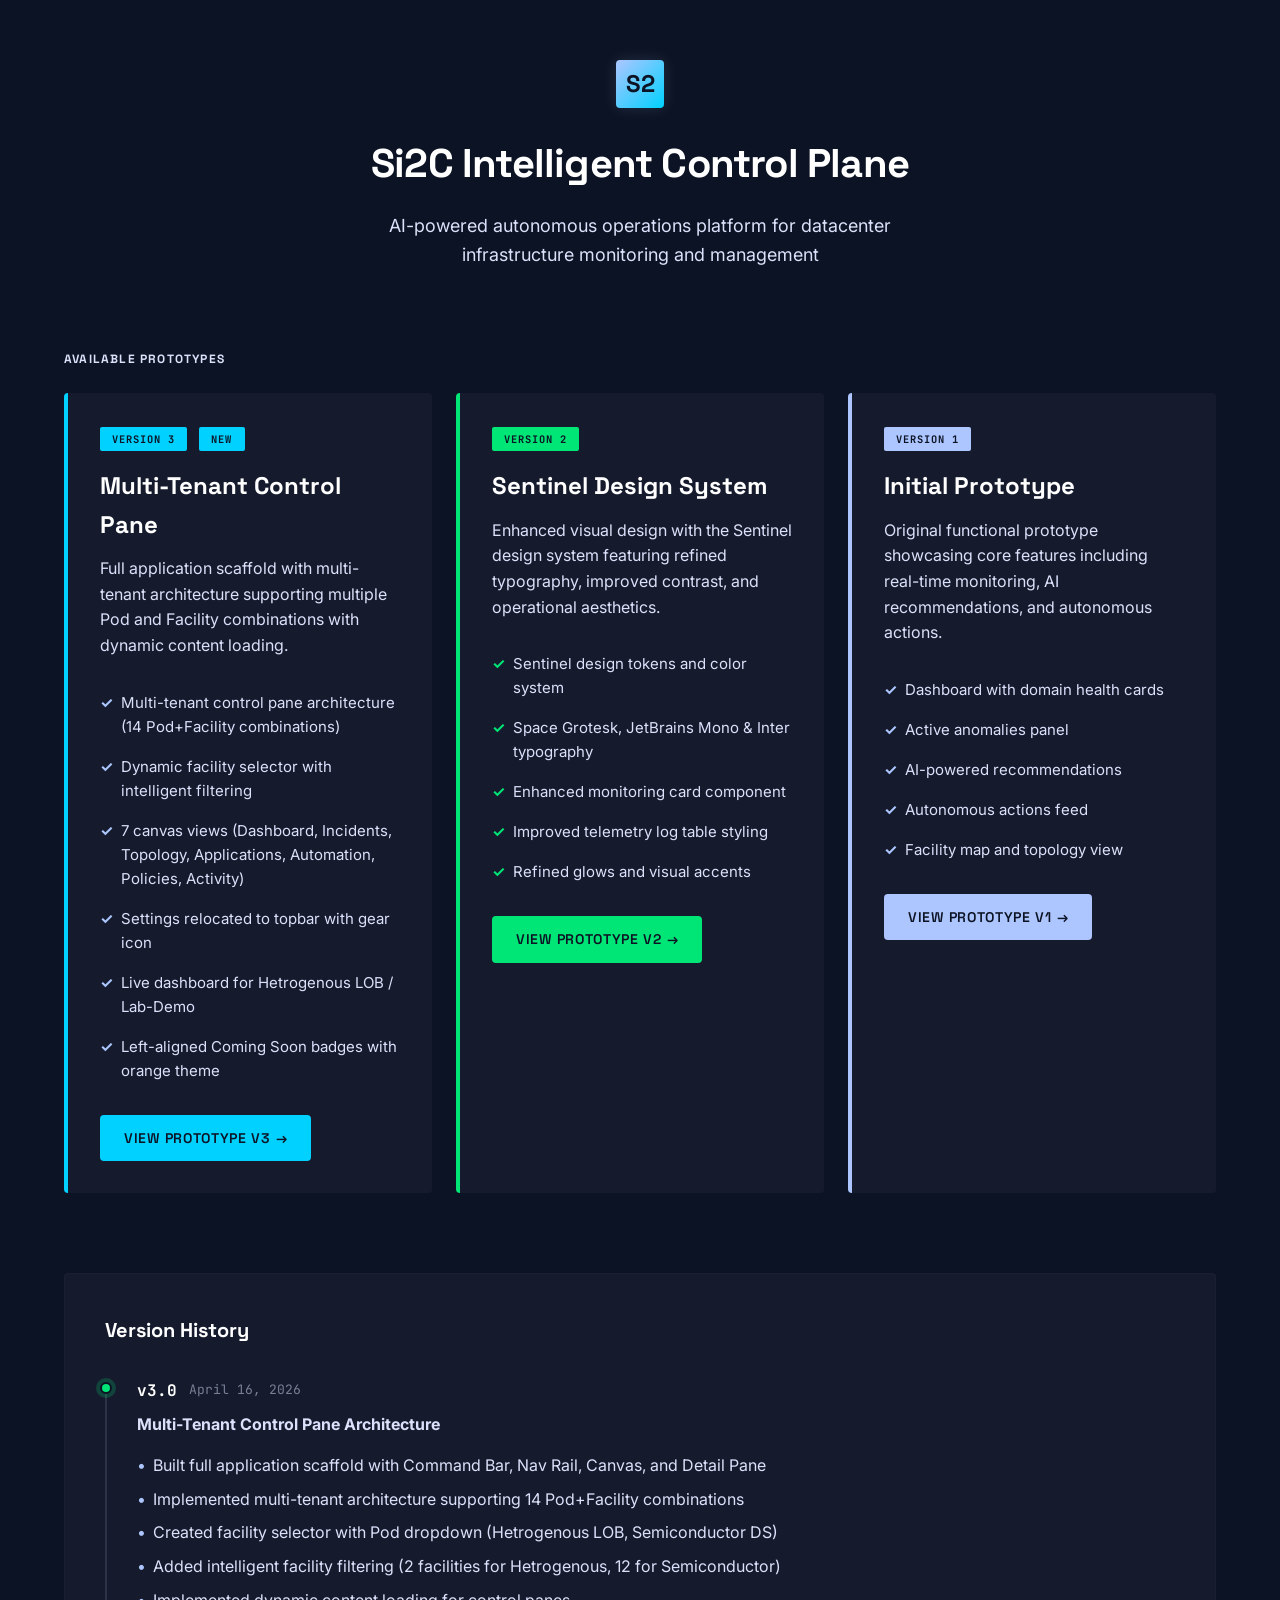
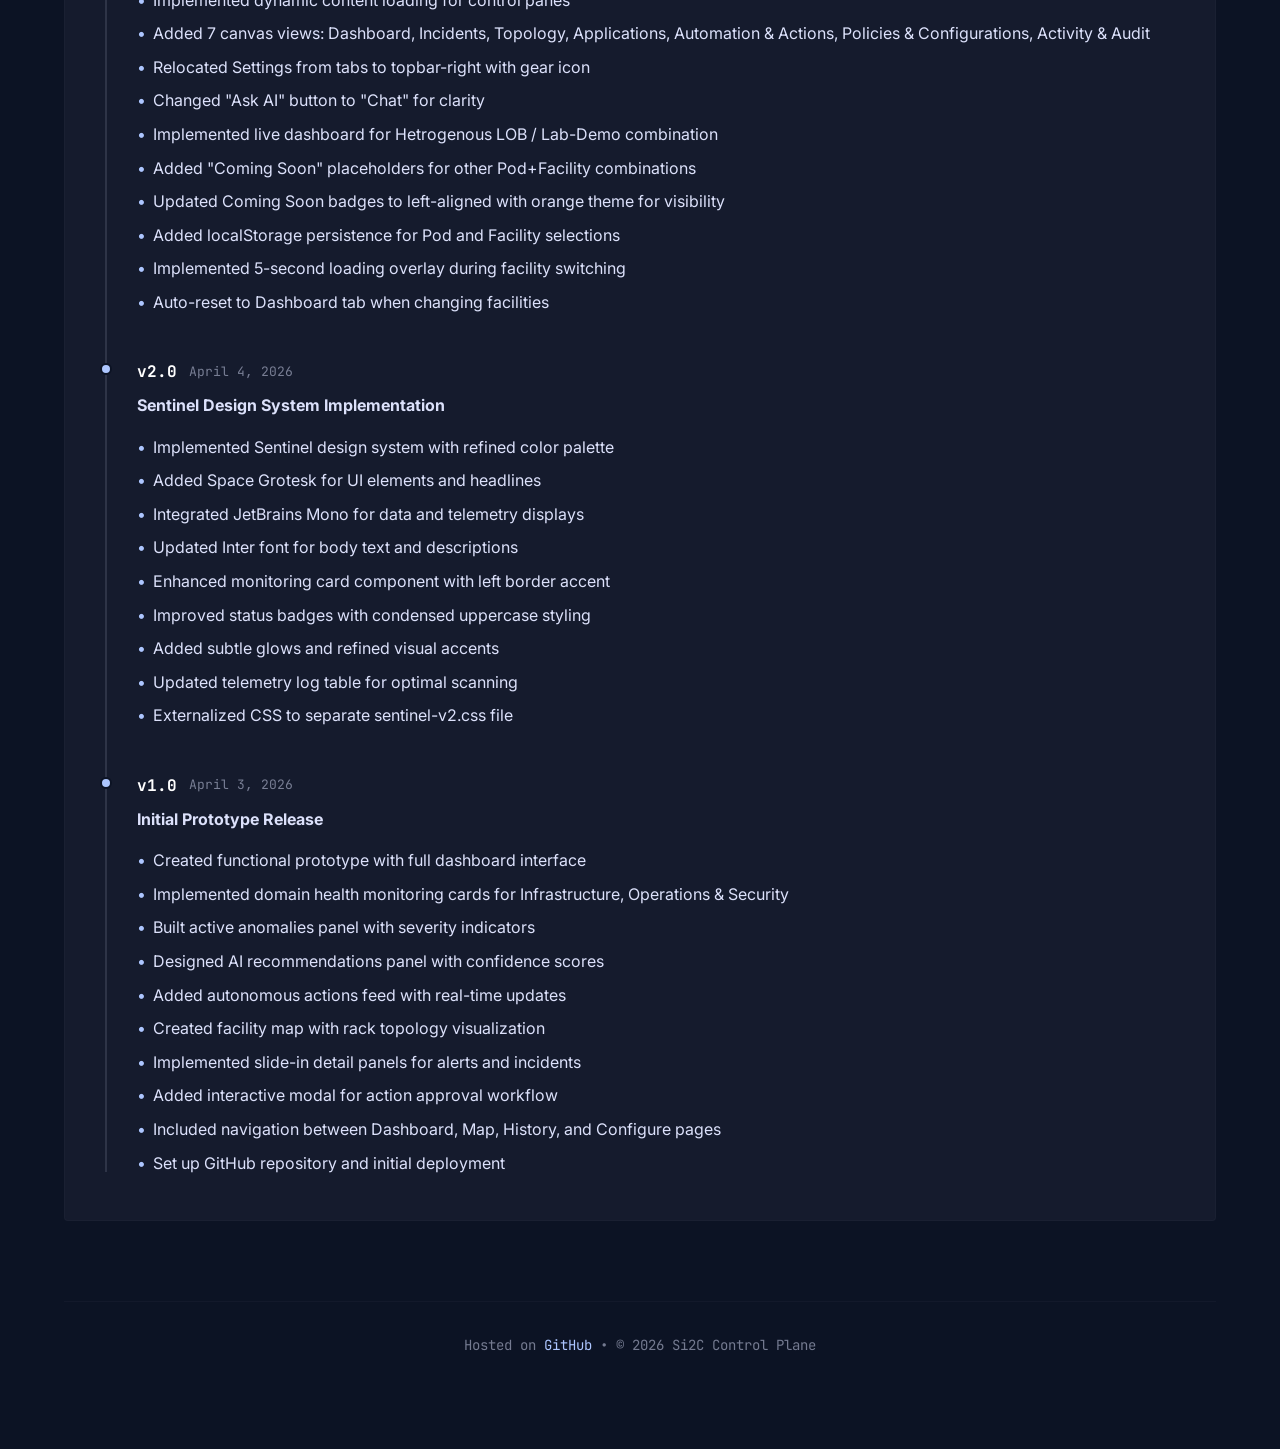
==== commit 58d9feee: "feat: Add v3.0 - Multi-Tenant Control Pane Architecture This release transforms Si2C from a single-t" ====
--- a/index.html
+++ b/index.html
@@ -137,6 +137,10 @@
       border-left-color: var(--color-status-success);
     }
 
+    .version-card.v3 {
+      border-left-color: var(--color-status-info);
+    }
+
     .version-badge {
       display: inline-block;
       padding: 4px 12px;
@@ -153,6 +157,10 @@
 
     .version-card.v2 .version-badge {
       background: var(--color-status-success);
+    }
+
+    .version-card.v3 .version-badge {
+      background: var(--color-status-info);
     }
 
     .new-badge {
@@ -220,6 +228,10 @@
       background: var(--color-status-success);
     }
 
+    .version-card.v3 .cta-button {
+      background: var(--color-status-info);
+    }
+
     .cta-button:hover {
       box-shadow: var(--accent-glow);
       transform: translateY(-2px);
@@ -374,12 +386,30 @@
       <h2 class="section-title">Available Prototypes</h2>
 
       <div class="version-cards">
+        <!-- Version 3 -->
+        <a href="index-scaffold.html" class="version-card v3">
+          <div>
+            <span class="version-badge">Version 3</span>
+            <span class="version-badge new-badge">New</span>
+          </div>
+          <h2>Multi-Tenant Control Pane</h2>
+          <p>Full application scaffold with multi-tenant architecture supporting multiple Pod and Facility combinations with dynamic content loading.</p>
+          <ul class="version-features">
+            <li>Multi-tenant control pane architecture (14 Pod+Facility combinations)</li>
+            <li>Dynamic facility selector with intelligent filtering</li>
+            <li>7 canvas views (Dashboard, Incidents, Topology, Applications, Automation, Policies, Activity)</li>
+            <li>Settings relocated to topbar with gear icon</li>
+            <li>Live dashboard for Hetrogenous LOB / Lab-Demo</li>
+            <li>Left-aligned Coming Soon badges with orange theme</li>
+          </ul>
+          <div class="cta-button">
+            View Prototype v3 →
+          </div>
+        </a>
+
         <!-- Version 2 -->
         <a href="si2c-prototype-v2.html" class="version-card v2">
-          <div>
-            <span class="version-badge">Version 2</span>
-            <span class="version-badge new-badge">New</span>
-          </div>
+          <span class="version-badge">Version 2</span>
           <h2>Sentinel Design System</h2>
           <p>Enhanced visual design with the Sentinel design system featuring refined typography, improved contrast, and operational aesthetics.</p>
           <ul class="version-features">
@@ -417,8 +447,36 @@
     <section class="history-section">
       <h2>Version History</h2>
       <div class="timeline">
+        <!-- Version 3.0 -->
+        <div class="timeline-item latest">
+          <div class="timeline-marker"></div>
+          <div class="timeline-header">
+            <span class="version-number">v3.0</span>
+            <span class="version-date">April 16, 2026</span>
+          </div>
+          <div class="timeline-content">
+            <strong>Multi-Tenant Control Pane Architecture</strong>
+            <ul>
+              <li>Built full application scaffold with Command Bar, Nav Rail, Canvas, and Detail Pane</li>
+              <li>Implemented multi-tenant architecture supporting 14 Pod+Facility combinations</li>
+              <li>Created facility selector with Pod dropdown (Hetrogenous LOB, Semiconductor DS)</li>
+              <li>Added intelligent facility filtering (2 facilities for Hetrogenous, 12 for Semiconductor)</li>
+              <li>Implemented dynamic content loading for control panes</li>
+              <li>Added 7 canvas views: Dashboard, Incidents, Topology, Applications, Automation & Actions, Policies & Configurations, Activity & Audit</li>
+              <li>Relocated Settings from tabs to topbar-right with gear icon</li>
+              <li>Changed "Ask AI" button to "Chat" for clarity</li>
+              <li>Implemented live dashboard for Hetrogenous LOB / Lab-Demo combination</li>
+              <li>Added "Coming Soon" placeholders for other Pod+Facility combinations</li>
+              <li>Updated Coming Soon badges to left-aligned with orange theme for visibility</li>
+              <li>Added localStorage persistence for Pod and Facility selections</li>
+              <li>Implemented 5-second loading overlay during facility switching</li>
+              <li>Auto-reset to Dashboard tab when changing facilities</li>
+            </ul>
+          </div>
+        </div>
+
         <!-- Version 2.0 -->
-        <div class="timeline-item latest">
+        <div class="timeline-item">
           <div class="timeline-marker"></div>
           <div class="timeline-header">
             <span class="version-number">v2.0</span>
